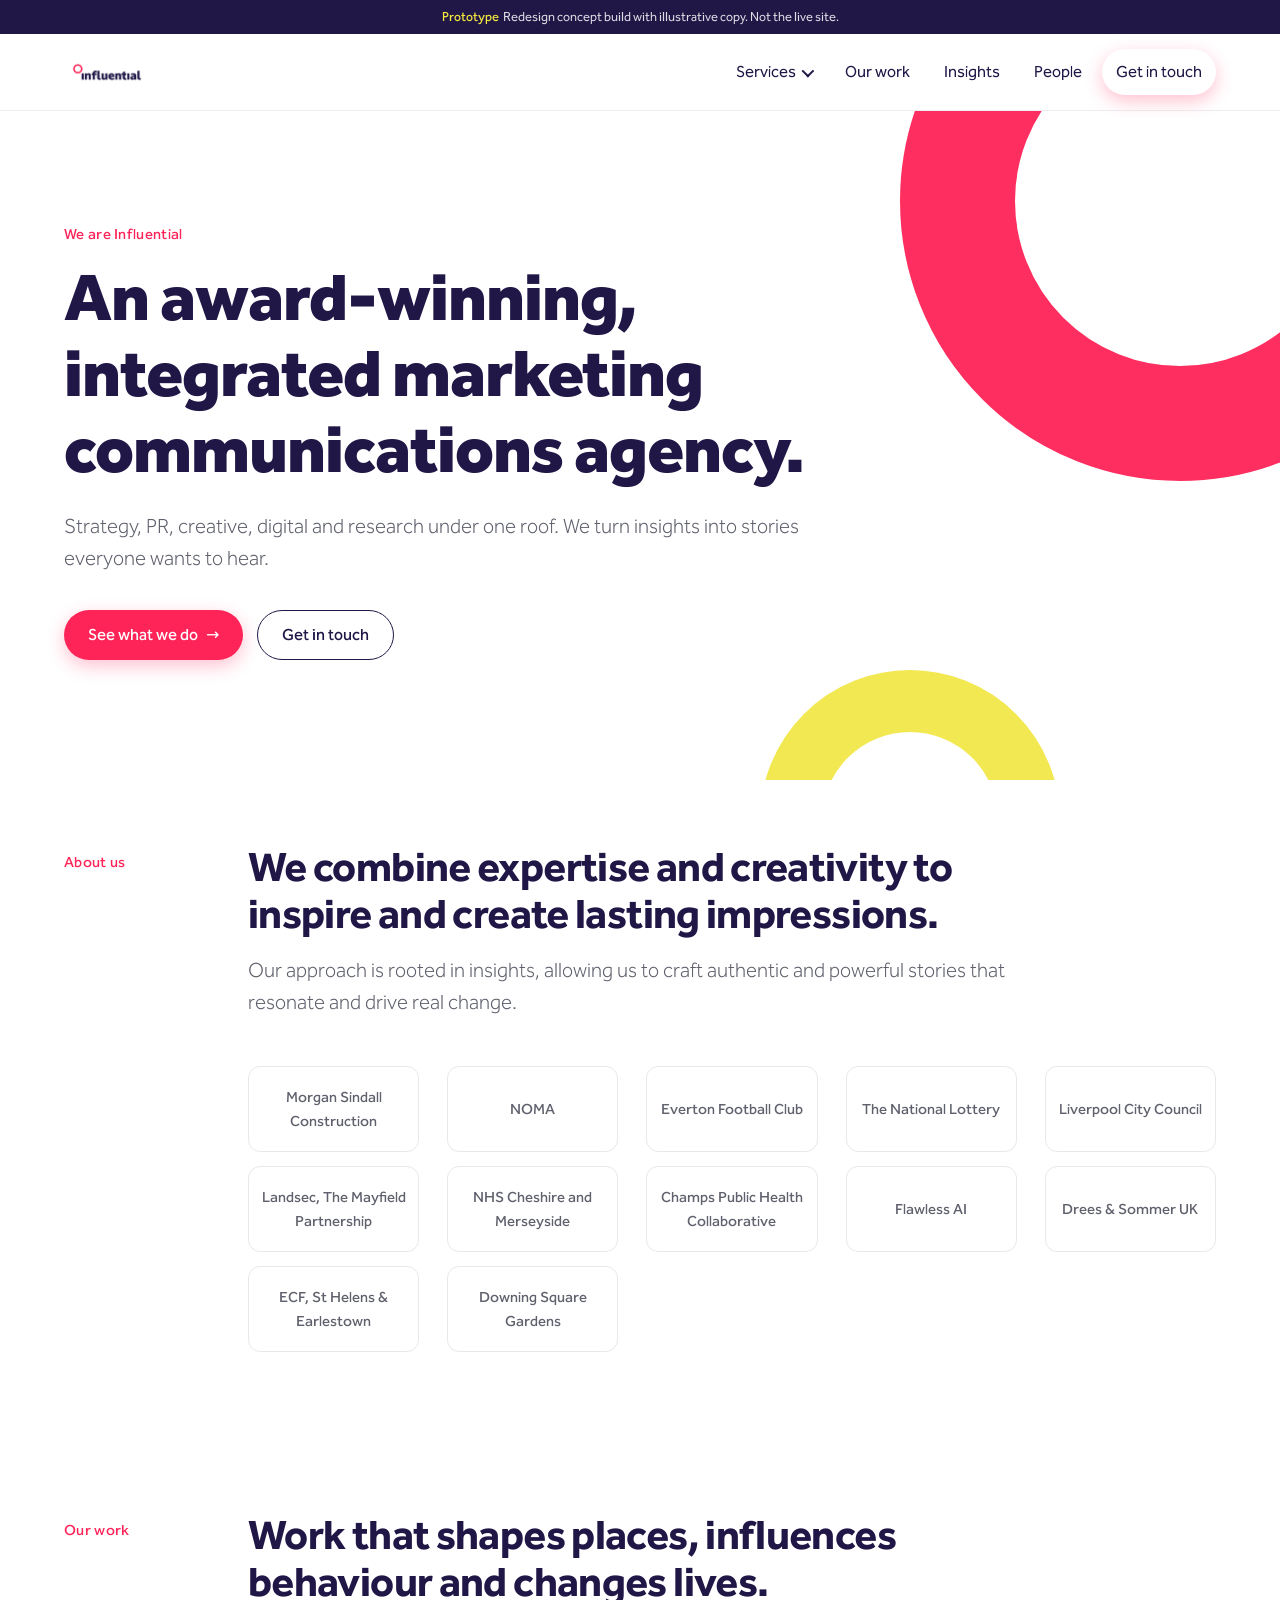
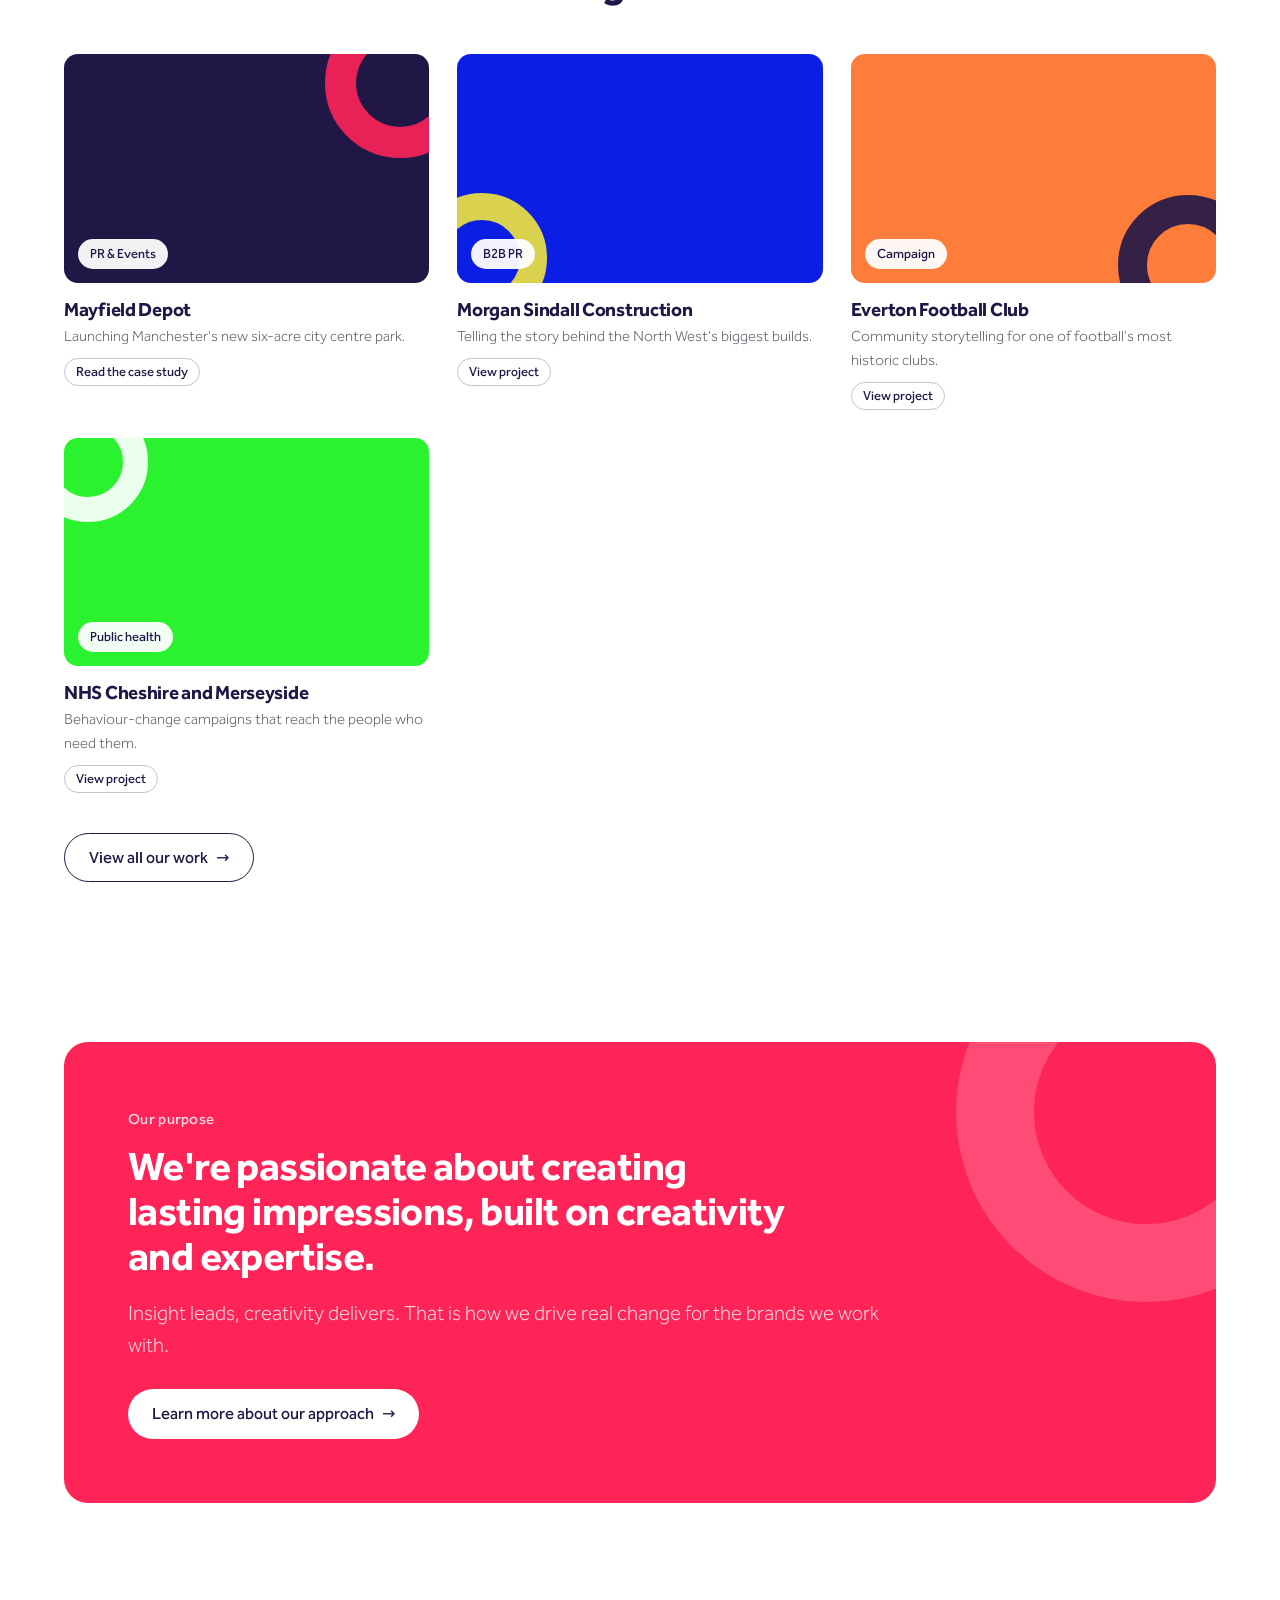
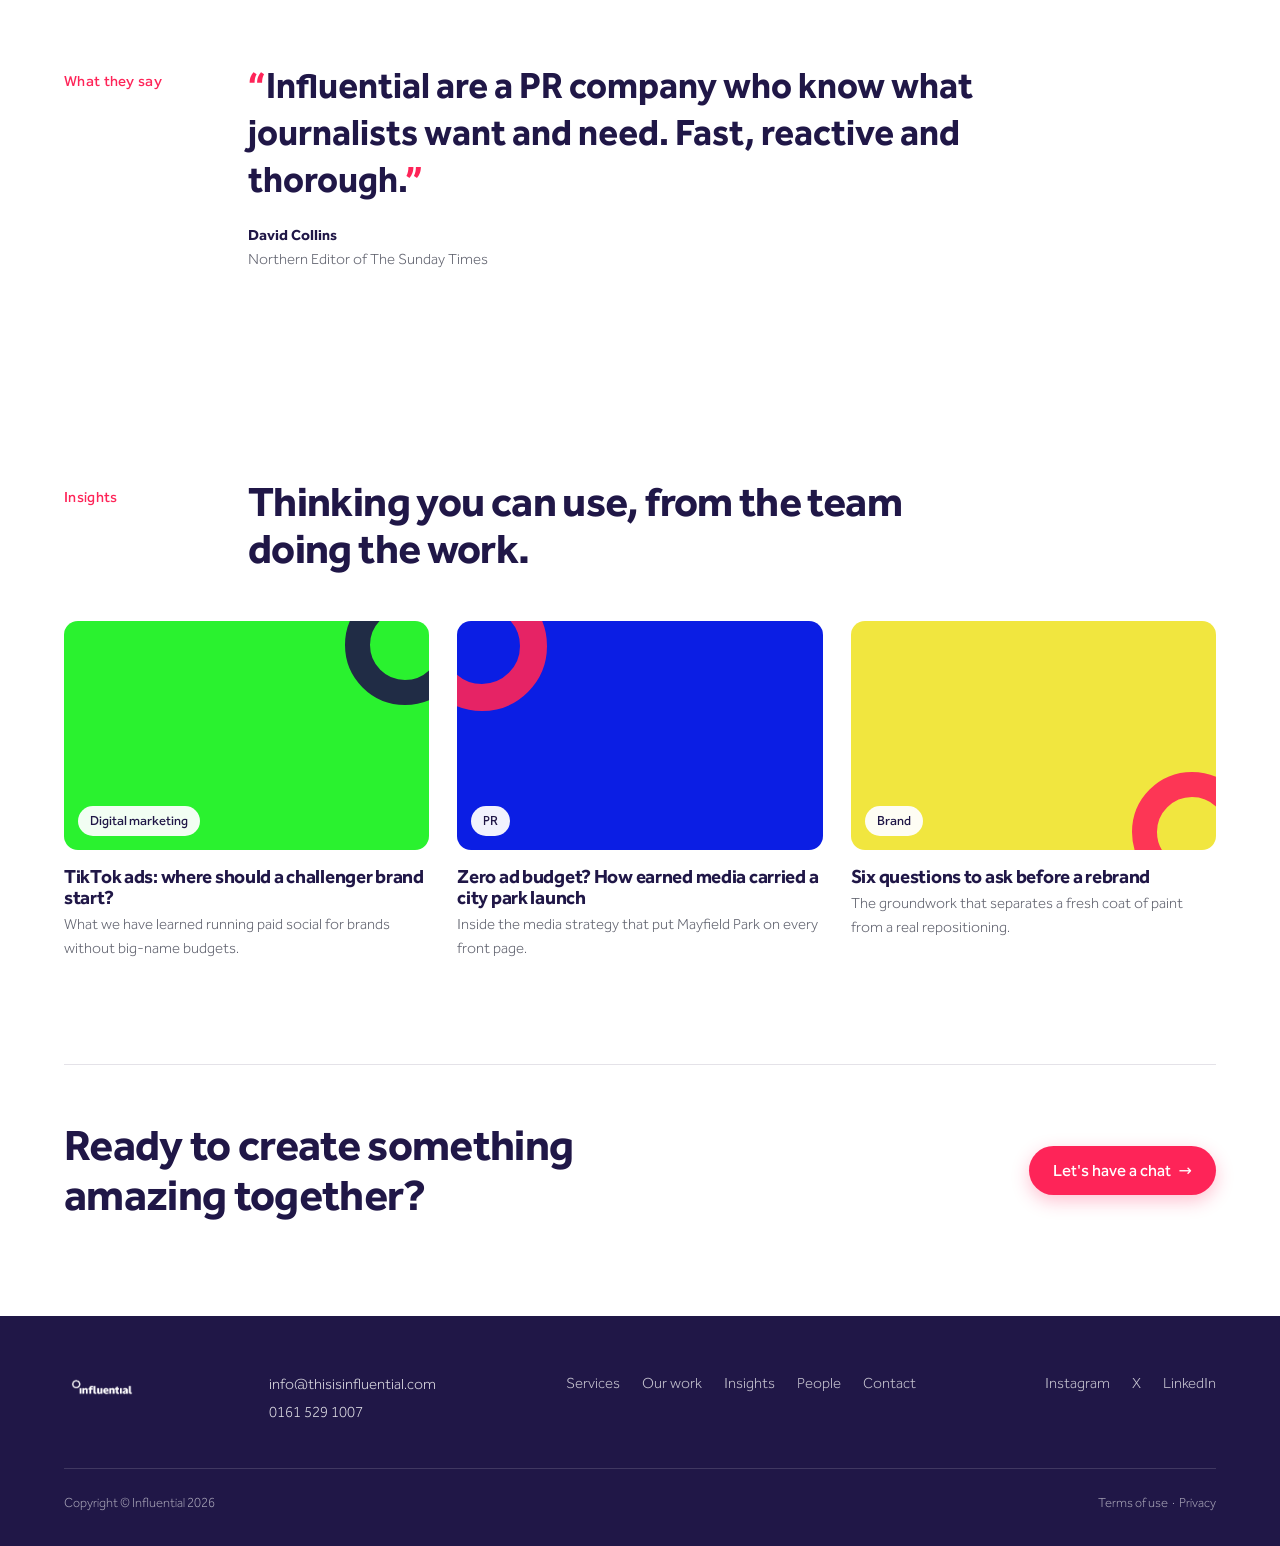
==== index.html @ 00116d90 "Website redesign prototype: implements the approved proposal (clear fold, mega-menu nav, sub-service" ====
<!DOCTYPE html>
<html lang="en-GB">
<head>
<meta charset="UTF-8">
<meta name="viewport" content="width=device-width, initial-scale=1.0">
<title>Influential | Award-winning integrated marketing communications agency</title>
<meta name="description" content="Influential is an award-winning, integrated marketing communications agency. Brand strategy, PR, creative campaigns, digital marketing, research and content under one roof.">
<link rel="stylesheet" href="css/site.css">
</head>
<body>

<div class="proto-note"><b>Prototype</b> &nbsp;Redesign concept build with illustrative copy. Not the live site.</div>

<header class="site-header">
  <div class="bar">
    <a class="logo" href="index.html"><img src="assets/INF_RED_LOGO_RGB.png" alt="Influential"></a>
    <button class="nav-toggle" aria-label="Menu" aria-expanded="false"><span></span><span></span><span></span></button>
    <nav class="nav" aria-label="Main">
      <div class="has-mega">
        <button aria-expanded="false">Services <span class="caret"></span></button>
        <div class="mega">
          <div class="mega-col" style="--sw:#201747">
            <div class="swatch"></div>
            <h4><a href="services.html#brand">Brand strategy</a></h4>
            <ul><li>Strategy &amp; positioning</li><li>Identity &amp; naming</li><li>Tone of voice</li><li>Toolkits &amp; guidelines</li></ul>
          </div>
          <div class="mega-col" style="--sw:#fe2458">
            <div class="swatch"></div>
            <h4><a href="services.html#research">Research &amp; insights</a></h4>
            <ul><li>Audience research</li><li>Polling &amp; surveys</li><li>Measurement &amp; evaluation</li></ul>
          </div>
          <div class="mega-col" style="--sw:#0b1ee4">
            <div class="swatch"></div>
            <h4><a href="services.html#pr">Strategic comms &amp; PR</a></h4>
            <ul><li>Consumer PR</li><li>B2B PR</li><li>Media relations</li><li>Crisis &amp; reputation management</li></ul>
          </div>
          <div class="mega-col" style="--sw:#ff7d3a">
            <div class="swatch"></div>
            <h4><a href="services.html#campaigns">Creative campaigns</a></h4>
            <ul><li>Campaign strategy</li><li>Integrated campaigns</li><li>Events &amp; activations</li></ul>
          </div>
          <div class="mega-col" style="--sw:#2af22f">
            <div class="swatch"></div>
            <h4><a href="services.html#digital">Digital marketing</a></h4>
            <ul><li>Meta ads</li><li>TikTok ads</li><li>PPC</li><li>SEO</li><li>Email</li></ul>
          </div>
          <div class="mega-col" style="--sw:#f1e63f">
            <div class="swatch"></div>
            <h4><a href="services.html#content">Content creation</a></h4>
            <ul><li>Video &amp; photography</li><li>Social content</li><li>Copywriting</li><li>Design</li></ul>
          </div>
        </div>
      </div>
      <a href="work.html">Our work</a>
      <a href="insights.html">Insights</a>
      <a href="team.html">People</a>
      <a href="contact.html" class="btn btn-red">Get in touch</a>
    </nav>
  </div>
</header>

<main>

  <section class="hero">
    <div class="ring ring-a"></div>
    <div class="ring ring-b"></div>
    <div class="wrap">
      <span class="eyebrow">We are Influential</span>
      <h1 class="display">An award-winning, integrated marketing communications agency.</h1>
      <p class="lede">Strategy, PR, creative, digital and research under one roof. We turn insights into stories everyone wants to hear.</p>
      <div class="hero-ctas">
        <a class="btn btn-red" href="services.html">See what we do <span class="arrow">&rarr;</span></a>
        <a class="btn btn-ghost" href="contact.html">Get in touch</a>
      </div>
    </div>
  </section>

  <section class="tight">
    <div class="wrap">
      <div class="section-head reveal">
        <span class="eyebrow">About us</span>
        <div>
          <h2 class="section-title">We combine expertise and creativity to inspire and create lasting impressions.</h2>
          <p class="lede" style="margin-top:16px">Our approach is rooted in insights, allowing us to craft authentic and powerful stories that resonate and drive real change.</p>
        </div>
      </div>
      <div class="section-head reveal" style="margin-bottom:0">
        <span></span>
        <div class="clients">
          <span>Morgan Sindall Construction</span>
          <span>NOMA</span>
          <span>Everton Football Club</span>
          <span>The National Lottery</span>
          <span>Liverpool City Council</span>
          <span>Landsec, The Mayfield Partnership</span>
          <span>NHS Cheshire and Merseyside</span>
          <span>Champs Public Health Collaborative</span>
          <span>Flawless AI</span>
          <span>Drees &amp; Sommer UK</span>
          <span>ECF, St Helens &amp; Earlestown</span>
          <span>Downing Square Gardens</span>
        </div>
      </div>
    </div>
  </section>

  <section>
    <div class="wrap">
      <div class="section-head reveal">
        <span class="eyebrow">Our work</span>
        <h2 class="section-title">Work that shapes places, influences behaviour and changes lives.</h2>
      </div>
      <div class="cards">
        <a class="card reveal" href="case-study-mayfield.html">
          <div class="media">
            <div class="ph-ring" style="width:150px;height:150px;border-width:31px;border-color:#fe2458;right:-46px;top:-46px"></div>
            <span class="tag">PR &amp; Events</span>
          </div>
          <h3>Mayfield Depot</h3>
          <p>Launching Manchester's new six-acre city centre park.</p>
          <span class="cat">Read the case study</span>
        </a>
        <a class="card reveal" href="work.html">
          <div class="media ph-blue">
            <div class="ph-ring" style="width:130px;height:130px;border-width:27px;border-color:#f1e63f;left:-40px;bottom:-40px"></div>
            <span class="tag">B2B PR</span>
          </div>
          <h3>Morgan Sindall Construction</h3>
          <p>Telling the story behind the North West's biggest builds.</p>
          <span class="cat">View project</span>
        </a>
        <a class="card reveal" href="work.html">
          <div class="media ph-orange">
            <div class="ph-ring" style="width:140px;height:140px;border-width:29px;border-color:#201747;right:-42px;bottom:-52px"></div>
            <span class="tag">Campaign</span>
          </div>
          <h3>Everton Football Club</h3>
          <p>Community storytelling for one of football's most historic clubs.</p>
          <span class="cat">View project</span>
        </a>
        <a class="card reveal" href="work.html">
          <div class="media ph-green">
            <div class="ph-ring" style="width:120px;height:120px;border-width:25px;border-color:#ffffff;left:-36px;top:-36px"></div>
            <span class="tag">Public health</span>
          </div>
          <h3>NHS Cheshire and Merseyside</h3>
          <p>Behaviour-change campaigns that reach the people who need them.</p>
          <span class="cat">View project</span>
        </a>
      </div>
      <div class="reveal" style="margin-top:40px">
        <a class="btn btn-ghost" href="work.html">View all our work <span class="arrow">&rarr;</span></a>
      </div>
    </div>
  </section>

  <section class="tight">
    <div class="wrap">
      <div class="band band-red reveal">
        <div class="ring" style="width:380px;height:380px;border-width:78px;border-color:#fff;right:-120px;top:-120px"></div>
        <span class="eyebrow" style="color:rgba(255,255,255,.85)">Our purpose</span>
        <h2>We're passionate about creating lasting impressions, built on creativity and expertise.</h2>
        <p class="lede" style="margin:18px 0 28px">Insight leads, creativity delivers. That is how we drive real change for the brands we work with.</p>
        <a class="btn btn-white" href="services.html">Learn more about our approach <span class="arrow">&rarr;</span></a>
      </div>
    </div>
  </section>

  <section>
    <div class="wrap">
      <div class="section-head reveal">
        <span class="eyebrow">What they say</span>
        <figure class="quote">
          <blockquote><span class="qm">&ldquo;</span>Influential are a PR company who know what journalists want and need. Fast, reactive and thorough.<span class="qm">&rdquo;</span></blockquote>
          <figcaption><b>David Collins</b> Northern Editor of The Sunday Times</figcaption>
        </figure>
      </div>
    </div>
  </section>

  <section class="tight">
    <div class="wrap">
      <div class="section-head reveal">
        <span class="eyebrow">Insights</span>
        <h2 class="section-title">Thinking you can use, from the team doing the work.</h2>
      </div>
      <div class="cards">
        <a class="card reveal" href="insight-tiktok-ads.html">
          <div class="media ph-green">
            <div class="ph-ring" style="width:120px;height:120px;border-width:25px;border-color:#201747;right:-36px;top:-36px"></div>
            <span class="tag">Digital marketing</span>
          </div>
          <h3>TikTok ads: where should a challenger brand start?</h3>
          <p>What we have learned running paid social for brands without big-name budgets.</p>
        </a>
        <a class="card reveal" href="insights.html">
          <div class="media ph-blue">
            <div class="ph-ring" style="width:130px;height:130px;border-width:27px;border-color:#fe2458;left:-40px;top:-40px"></div>
            <span class="tag">PR</span>
          </div>
          <h3>Zero ad budget? How earned media carried a city park launch</h3>
          <p>Inside the media strategy that put Mayfield Park on every front page.</p>
        </a>
        <a class="card reveal" href="insights.html">
          <div class="media ph-yellow">
            <div class="ph-ring" style="width:120px;height:120px;border-width:25px;border-color:#fe2458;right:-36px;bottom:-42px"></div>
            <span class="tag">Brand</span>
          </div>
          <h3>Six questions to ask before a rebrand</h3>
          <p>The groundwork that separates a fresh coat of paint from a real repositioning.</p>
        </a>
      </div>
    </div>
  </section>

  <div class="big-cta">
    <div class="wrap">
      <div class="inner reveal">
        <h2>Ready to create something amazing together?</h2>
        <a class="btn btn-red" href="contact.html">Let's have a chat <span class="arrow">&rarr;</span></a>
      </div>
    </div>
  </div>

</main>

<footer class="site-footer">
  <div class="wrap">
    <div class="top">
      <a class="logo" href="index.html"><img src="assets/INF_WHT_LOGO_RGB.png" alt="Influential"></a>
      <div class="contact">
        <a href="mailto:info@thisisinfluential.com">info@thisisinfluential.com</a>
        <a href="tel:+441615291007">0161 529 1007</a>
      </div>
      <nav aria-label="Footer">
        <a href="services.html">Services</a>
        <a href="work.html">Our work</a>
        <a href="insights.html">Insights</a>
        <a href="team.html">People</a>
        <a href="contact.html">Contact</a>
      </nav>
      <nav aria-label="Social">
        <a href="https://www.instagram.com/thisisinfluential" target="_blank" rel="noopener">Instagram</a>
        <a href="https://x.com/influentialcoms" target="_blank" rel="noopener">X</a>
        <a href="https://www.linkedin.com/company/influential-agency" target="_blank" rel="noopener">LinkedIn</a>
      </nav>
    </div>
    <div class="base">
      <span>Copyright &copy; Influential 2026</span>
      <span><a href="#">Terms of use</a> &nbsp;&middot;&nbsp; <a href="#">Privacy</a></span>
    </div>
  </div>
</footer>

<script src="js/site.js"></script>
</body>
</html>
---- css/site.css ----
/* Influential website redesign prototype — shared design system
   Brand: INF_BRAND.md. Navy #201747, Insights Red #fe2458, Effra. */

@font-face { font-family: 'Effra'; src: url('../assets/effra-light.woff2') format('woff2'); font-weight: 300; font-display: swap; }
@font-face { font-family: 'Effra'; src: url('../assets/effra-regular.woff2') format('woff2'); font-weight: 400; font-display: swap; }
@font-face { font-family: 'Effra'; src: url('../assets/effra-medium.woff2') format('woff2'); font-weight: 500; font-display: swap; }
@font-face { font-family: 'Effra'; src: url('../assets/effra-bold.woff2') format('woff2'); font-weight: 700; font-display: swap; }
@font-face { font-family: 'Effra'; src: url('../assets/effra-xbold.woff2') format('woff2'); font-weight: 800; font-display: swap; }

:root {
  --navy: #201747;
  --red: #fe2458;
  --blue: #0b1ee4;
  --yellow: #f1e63f;
  --green: #2af22f;
  --orange: #ff7d3a;
  --charcoal: #5f616d;
  --offwhite: #e5e5e5;
  --tint: #f6f5fa;
  --white: #ffffff;
  --max: 1200px;
  --radius: 14px;
  --ease: cubic-bezier(.22,.61,.2,1);
}

* { margin: 0; padding: 0; box-sizing: border-box; }
html { scroll-behavior: smooth; }
body {
  font-family: 'Effra', 'Segoe UI', system-ui, sans-serif;
  font-weight: 300;
  color: var(--navy);
  background: var(--white);
  line-height: 1.6;
  -webkit-font-smoothing: antialiased;
}
img { max-width: 100%; display: block; }
a { color: inherit; }

::selection { background: var(--red); color: var(--white); }

.wrap { max-width: var(--max); margin: 0 auto; padding: 0 24px; }

/* ---------- header ---------- */
.site-header {
  position: sticky; top: 0; z-index: 100;
  background: rgba(255,255,255,.92);
  backdrop-filter: blur(12px);
  border-bottom: 1px solid rgba(32,23,71,.08);
}
.site-header .bar {
  display: flex; align-items: center; justify-content: space-between;
  height: 76px; max-width: var(--max); margin: 0 auto; padding: 0 24px;
}
.logo img { height: 34px; width: auto; }
.nav { display: flex; align-items: center; gap: 6px; }
.nav > a, .nav > .has-mega > button {
  font: inherit; font-weight: 400; font-size: 16px; color: var(--navy);
  text-decoration: none; background: none; border: 0; cursor: pointer;
  padding: 10px 14px; border-radius: 999px;
  transition: background .2s var(--ease), color .2s var(--ease);
  display: inline-flex; align-items: center; gap: 6px;
}
.nav > a:hover, .nav > .has-mega > button:hover { background: rgba(32,23,71,.06); }
.nav > a[aria-current="page"] { font-weight: 700; }
.nav .caret { width: 9px; height: 9px; border-right: 2px solid currentColor; border-bottom: 2px solid currentColor; transform: rotate(45deg) translateY(-2px); transition: transform .25s var(--ease); }
.has-mega { position: relative; }
.has-mega.open > button .caret { transform: rotate(225deg) translateY(-2px); }

.btn {
  display: inline-flex; align-items: center; gap: 8px;
  font: inherit; font-weight: 500; font-size: 16px; text-decoration: none;
  padding: 12px 24px; border-radius: 999px; cursor: pointer; border: 0;
  transition: transform .2s var(--ease), box-shadow .2s var(--ease), background .2s var(--ease), color .2s var(--ease);
}
.btn:hover { transform: translateY(-2px); }
.btn-red { background: var(--red); color: var(--white); box-shadow: 0 6px 18px rgba(254,36,88,.28); }
.btn-red:hover { box-shadow: 0 10px 24px rgba(254,36,88,.38); }
.btn-ghost { border: 1.5px solid var(--navy); color: var(--navy); background: transparent; padding: 10.5px 24px; }
.btn-ghost:hover { background: var(--navy); color: var(--white); }
.btn-white { background: var(--white); color: var(--navy); }
.btn .arrow { transition: transform .2s var(--ease); }
.btn:hover .arrow { transform: translateX(4px); }

/* mega menu */
.mega {
  position: absolute; left: 50%; top: calc(100% + 14px);
  transform: translateX(-50%) translateY(8px);
  width: min(920px, calc(100vw - 48px));
  background: var(--white); border-radius: 20px;
  box-shadow: 0 24px 70px rgba(32,23,71,.18), 0 2px 8px rgba(32,23,71,.08);
  padding: 28px; display: grid; grid-template-columns: repeat(3, 1fr); gap: 8px 20px;
  opacity: 0; visibility: hidden; pointer-events: none;
  transition: opacity .22s var(--ease), transform .22s var(--ease), visibility .22s;
}
.has-mega.open .mega { opacity: 1; visibility: visible; pointer-events: auto; transform: translateX(-50%) translateY(0); }
.mega-col { padding: 12px; border-radius: 14px; transition: background .2s var(--ease); }
.mega-col:hover { background: var(--tint); }
.mega-col .swatch { width: 26px; height: 26px; border-radius: 50%; border: 6px solid var(--sw, var(--red)); margin-bottom: 10px; }
.mega-col h4 { font-size: 16px; font-weight: 700; margin-bottom: 2px; }
.mega-col h4 a { text-decoration: none; }
.mega-col h4 a::after { content: ""; position: absolute; inset: 0; }
.mega-col { position: relative; }
.mega-col ul { list-style: none; font-size: 13.5px; color: var(--charcoal); font-weight: 400; line-height: 1.9; }

/* mobile nav */
.nav-toggle { display: none; }
@media (max-width: 900px) {
  .nav { display: none; position: fixed; inset: 76px 0 auto 0; background: var(--white); flex-direction: column; align-items: stretch; padding: 16px 24px 28px; gap: 2px; border-bottom: 1px solid rgba(32,23,71,.1); box-shadow: 0 30px 60px rgba(32,23,71,.15); max-height: calc(100vh - 76px); overflow: auto; }
  .nav.open { display: flex; }
  .nav > a, .nav > .has-mega > button { width: 100%; justify-content: space-between; padding: 14px 10px; border-radius: 12px; font-size: 18px; }
  .mega { position: static; transform: none; width: auto; box-shadow: none; padding: 4px 10px 10px; grid-template-columns: 1fr; display: none; }
  .has-mega.open .mega { display: grid; transform: none; }
  .nav .btn-red { margin-top: 12px; justify-content: center; }
  .nav-toggle { display: flex; flex-direction: column; justify-content: center; gap: 5px; width: 44px; height: 44px; background: none; border: 0; cursor: pointer; padding: 10px; }
  .nav-toggle span { display: block; height: 2.5px; background: var(--navy); border-radius: 2px; transition: transform .25s var(--ease), opacity .25s; }
  .nav-toggle.open span:nth-child(1) { transform: translateY(7.5px) rotate(45deg); }
  .nav-toggle.open span:nth-child(2) { opacity: 0; }
  .nav-toggle.open span:nth-child(3) { transform: translateY(-7.5px) rotate(-45deg); }
}

/* ---------- typography & sections ---------- */
.eyebrow {
  display: inline-block; color: var(--red); font-weight: 500; font-size: 15px;
  letter-spacing: .02em; margin-bottom: 14px;
}
h1, h2, h3 { font-weight: 700; line-height: 1.12; letter-spacing: -0.015em; }
.display { font-weight: 800; font-size: clamp(40px, 6vw, 68px); }
h2.section-title { font-size: clamp(28px, 4vw, 42px); max-width: 18em; }
.lede { font-size: clamp(17px, 2vw, 20px); color: var(--charcoal); font-weight: 300; max-width: 38em; }

section { padding: 96px 0; }
section.tight { padding: 64px 0; }
.section-head { display: grid; grid-template-columns: 160px 1fr; gap: 24px; align-items: start; margin-bottom: 48px; }
.section-head .eyebrow { margin-top: 6px; }
@media (max-width: 700px) { .section-head { grid-template-columns: 1fr; gap: 4px; } }

/* ---------- hero ---------- */
.hero { position: relative; overflow: hidden; padding: 110px 0 120px; }
.hero .wrap { position: relative; z-index: 2; }
.hero h1 { max-width: 13em; margin-bottom: 22px; }
.hero .lede { margin-bottom: 36px; }
.hero-ctas { display: flex; gap: 14px; flex-wrap: wrap; }
.ring { position: absolute; border-radius: 50%; border-style: solid; pointer-events: none; }
.hero .ring-a { width: 560px; height: 560px; border-width: 115px; border-color: var(--red); right: -180px; top: -190px; opacity: .95; }
.hero .ring-b { width: 300px; height: 300px; border-width: 62px; border-color: var(--yellow); right: 220px; bottom: -190px; opacity: .9; }
@media (max-width: 900px) {
  .hero { padding: 72px 0 96px; }
  .hero .ring-a { width: 340px; height: 340px; border-width: 70px; right: -150px; top: -120px; }
  .hero .ring-b { width: 180px; height: 180px; border-width: 37px; right: -60px; bottom: -100px; }
}

/* ---------- cards & media placeholders ---------- */
.media {
  position: relative; border-radius: var(--radius); overflow: hidden;
  background: var(--navy); aspect-ratio: 16/10; display: flex; align-items: flex-end;
}
.media .ph-ring { position: absolute; border-radius: 50%; border-style: solid; opacity: .9; }
.media.ph-blue { background: var(--blue); }
.media.ph-green { background: var(--green); }
.media.ph-yellow { background: var(--yellow); }
.media.ph-orange { background: var(--orange); }
.media.ph-red { background: var(--red); }
.media .tag {
  position: relative; margin: 14px; background: rgba(255,255,255,.94); color: var(--navy);
  font-size: 12.5px; font-weight: 500; padding: 5px 12px; border-radius: 999px;
}

.cards { display: grid; grid-template-columns: repeat(auto-fill, minmax(270px, 1fr)); gap: 28px; }
.card { text-decoration: none; display: block; }
.card .media { transition: transform .3s var(--ease), box-shadow .3s var(--ease); }
.card:hover .media { transform: translateY(-6px); box-shadow: 0 18px 40px rgba(32,23,71,.18); }
.card h3 { font-size: 19px; margin: 16px 0 4px; }
.card p { color: var(--charcoal); font-size: 15px; }
.card .cat { display: inline-block; margin-top: 10px; font-size: 12.5px; font-weight: 500; color: var(--navy); border: 1.5px solid rgba(32,23,71,.25); padding: 3px 11px; border-radius: 999px; }

/* chips */
.chips { display: flex; flex-wrap: wrap; gap: 10px; }
.chip {
  font-size: 14px; font-weight: 400; text-decoration: none;
  border: 1.5px solid rgba(32,23,71,.28); color: var(--navy);
  padding: 7px 16px; border-radius: 999px;
  transition: background .2s var(--ease), color .2s var(--ease), border-color .2s var(--ease);
}
.chip:hover { background: var(--navy); color: var(--white); border-color: var(--navy); }
.chip.on-dark { border-color: rgba(255,255,255,.5); color: var(--white); }
.chip.on-dark:hover { background: var(--white); color: var(--navy); border-color: var(--white); }

/* filter chips (work page) */
.filters { display: flex; flex-wrap: wrap; gap: 10px; margin-bottom: 40px; }
.filter {
  font: inherit; font-size: 14px; font-weight: 500; cursor: pointer;
  border: 1.5px solid rgba(32,23,71,.28); background: transparent; color: var(--navy);
  padding: 8px 18px; border-radius: 999px; transition: all .2s var(--ease);
}
.filter:hover { border-color: var(--navy); }
.filter.active { background: var(--navy); color: var(--white); border-color: var(--navy); }

/* ---------- colour bands ---------- */
.band { border-radius: 24px; padding: clamp(36px, 5vw, 64px); position: relative; overflow: hidden; }
.band .ring { opacity: .18; }
.band-navy { background: var(--navy); color: var(--white); }
.band-red { background: var(--red); color: var(--white); }
.band h2 { font-size: clamp(26px, 3.6vw, 40px); max-width: 17em; }
.band .lede { color: rgba(255,255,255,.82); }

/* client logo strip (text based) */
.clients { display: grid; grid-template-columns: repeat(auto-fill, minmax(170px, 1fr)); gap: 14px 28px; }
.clients span {
  color: var(--charcoal); font-weight: 500; font-size: 15px; text-align: center;
  padding: 18px 8px; border: 1px solid rgba(32,23,71,.1); border-radius: 12px;
  display: flex; align-items: center; justify-content: center; min-height: 68px;
  transition: color .2s var(--ease), border-color .2s var(--ease);
}
.clients span:hover { color: var(--navy); border-color: rgba(32,23,71,.3); }

/* stats */
.stats { display: grid; grid-template-columns: repeat(auto-fit, minmax(160px, 1fr)); gap: 20px; }
.stat { border: 1.5px solid rgba(32,23,71,.14); border-radius: var(--radius); padding: 26px 22px; }
.stat b { display: block; font-size: clamp(34px, 4vw, 46px); font-weight: 800; line-height: 1; color: var(--red); margin-bottom: 8px; }
.stat span { color: var(--charcoal); font-size: 14.5px; font-weight: 400; }
.stat.inverse { background: var(--blue); border-color: var(--blue); color: var(--white); }
.stat.inverse b { color: var(--white); }
.stat.inverse span { color: rgba(255,255,255,.8); }

/* quote */
.quote { text-align: left; max-width: 800px; }
.quote blockquote { font-size: clamp(24px, 3.4vw, 36px); font-weight: 700; line-height: 1.3; }
.quote blockquote .qm { color: var(--red); }
.quote figcaption { margin-top: 20px; color: var(--charcoal); font-size: 15px; }
.quote figcaption b { color: var(--navy); font-weight: 700; display: block; }

/* ---------- service sections (services page) ---------- */
.svc { border-radius: 24px; padding: clamp(32px, 4.5vw, 56px); margin-bottom: 28px; position: relative; overflow: hidden; }
.svc .ring { opacity: .16; }
.svc .eyebrow { color: inherit; opacity: .75; }
.svc h2 { font-size: clamp(24px, 3.2vw, 34px); max-width: 18em; margin-bottom: 14px; }
.svc p.body { max-width: 44em; margin-bottom: 26px; font-weight: 300; }
.svc .chips { margin-bottom: 30px; }
.svc .svc-foot { display: flex; gap: 14px; flex-wrap: wrap; }
.svc-navy { background: var(--navy); color: var(--white); }
.svc-blue { background: var(--blue); color: var(--white); }
.svc-red { background: var(--red); color: var(--white); }
.svc-yellow { background: var(--yellow); color: var(--navy); }
.svc-green { background: var(--green); color: var(--navy); }
.svc-orange { background: var(--orange); color: var(--navy); }

/* ---------- team mosaic ---------- */
.mosaic { display: grid; grid-template-columns: repeat(auto-fill, minmax(150px, 1fr)); gap: 14px; }
.face {
  aspect-ratio: 1; border-radius: var(--radius); display: flex; flex-direction: column;
  align-items: center; justify-content: center; gap: 6px; text-align: center;
  background: var(--tint); border: 1px solid rgba(32,23,71,.08);
  transition: transform .25s var(--ease);
}
.face:hover { transform: translateY(-4px); }
.face .init {
  width: 58px; height: 58px; border-radius: 50%; border: 12px solid var(--fc, var(--red));
  display: flex; align-items: center; justify-content: center;
}
.face b { font-size: 14.5px; font-weight: 700; line-height: 1.2; }
.face span { font-size: 12px; color: var(--charcoal); font-weight: 400; }

/* values */
.values { display: grid; grid-template-columns: repeat(auto-fill, minmax(300px, 1fr)); gap: 18px 32px; }
.value { display: flex; gap: 16px; align-items: flex-start; }
.value .dot { flex: none; width: 22px; height: 22px; border-radius: 50%; border: 5px solid var(--red); margin-top: 4px; }
.value b { font-weight: 700; display: block; }
.value span { color: var(--charcoal); font-size: 14.5px; font-weight: 400; }

/* ---------- case study detail ---------- */
.cs-hero { padding: 80px 0 40px; }
.cs-hero h1 { max-width: 14em; }
.cs-stats-inline { display: flex; gap: 40px; flex-wrap: wrap; margin-top: 34px; }
.cs-stats-inline div b { font-size: clamp(34px, 4vw, 48px); font-weight: 800; color: var(--red); display: block; line-height: 1; }
.cs-stats-inline div span { color: var(--charcoal); font-size: 14px; font-weight: 400; }
.cs-cols { display: grid; grid-template-columns: 1fr 1fr; gap: 48px; }
@media (max-width: 800px) { .cs-cols { grid-template-columns: 1fr; } }
.cs-cols h3 { color: var(--red); font-size: 17px; margin-bottom: 12px; }
.cs-cols p { margin-bottom: 14px; }
.cs-cols p b { font-weight: 700; }

/* ---------- journey rail (insight post) ---------- */
.journey {
  position: sticky; top: 92px; display: flex; flex-direction: column; gap: 0;
}
.journey .step { display: flex; gap: 14px; align-items: flex-start; padding-bottom: 26px; position: relative; }
.journey .step::before {
  content: ""; position: absolute; left: 10px; top: 26px; bottom: 0;
  width: 2px; background: rgba(32,23,71,.12);
}
.journey .step:last-child::before { display: none; }
.journey .step .node {
  flex: none; width: 22px; height: 22px; border-radius: 50%;
  border: 5px solid rgba(32,23,71,.2); background: var(--white); z-index: 1;
}
.journey .step.here .node { border-color: var(--red); }
.journey .step b { font-size: 14px; font-weight: 700; display: block; }
.journey .step span { font-size: 12.5px; color: var(--charcoal); font-weight: 400; }
.post-grid { display: grid; grid-template-columns: 200px 1fr; gap: 56px; align-items: start; }
@media (max-width: 800px) { .post-grid { grid-template-columns: 1fr; } .journey { position: static; flex-direction: row; flex-wrap: wrap; gap: 18px; } .journey .step { padding-bottom: 0; } .journey .step::before { display: none; } }
.post-body { max-width: 680px; }
.post-body h1 { font-size: clamp(30px, 4.4vw, 44px); margin-bottom: 18px; }
.post-body .meta { color: var(--charcoal); font-size: 14px; margin-bottom: 36px; }
.post-body h2 { font-size: 24px; margin: 36px 0 14px; }
.post-body p { margin-bottom: 18px; font-size: 17px; }
.post-cta {
  border: 1.5px solid rgba(32,23,71,.16); border-left: 5px solid var(--red);
  border-radius: 12px; padding: 22px 24px; margin: 32px 0;
}
.post-cta b { display: block; font-weight: 700; margin-bottom: 4px; }
.post-cta p { font-size: 15px !important; color: var(--charcoal); margin-bottom: 14px !important; }

/* ---------- forms ---------- */
.form { display: grid; gap: 18px; max-width: 560px; }
.form label { font-weight: 500; font-size: 14.5px; display: grid; gap: 7px; }
.form input, .form textarea, .form select {
  font: inherit; font-weight: 300; color: var(--navy);
  border: 1.5px solid rgba(32,23,71,.25); border-radius: 10px;
  padding: 12px 14px; background: var(--white); width: 100%;
  transition: border-color .2s var(--ease), box-shadow .2s var(--ease);
}
.form input:focus, .form textarea:focus, .form select:focus {
  outline: none; border-color: var(--red); box-shadow: 0 0 0 3px rgba(254,36,88,.15);
}

/* ---------- big CTA + footer ---------- */
.big-cta { padding: 40px 0 96px; }
.big-cta .inner {
  display: flex; align-items: center; justify-content: space-between; gap: 28px; flex-wrap: wrap;
  border-top: 1.5px solid rgba(32,23,71,.12); padding-top: 56px;
}
.big-cta h2 { font-size: clamp(28px, 4vw, 44px); max-width: 12em; }
.site-footer { background: var(--navy); color: var(--white); padding: 56px 0 32px; }
.site-footer .top { display: flex; justify-content: space-between; align-items: flex-start; gap: 28px; flex-wrap: wrap; margin-bottom: 44px; }
.site-footer .logo img { height: 30px; }
.site-footer .contact { display: grid; gap: 4px; font-size: 15px; }
.site-footer .contact a { color: rgba(255,255,255,.85); text-decoration: none; }
.site-footer .contact a:hover { color: var(--white); text-decoration: underline; }
.site-footer nav { display: flex; gap: 22px; flex-wrap: wrap; font-size: 14.5px; }
.site-footer nav a { color: rgba(255,255,255,.75); text-decoration: none; }
.site-footer nav a:hover { color: var(--white); }
.site-footer .base { display: flex; justify-content: space-between; gap: 16px; flex-wrap: wrap; border-top: 1px solid rgba(255,255,255,.14); padding-top: 24px; font-size: 13px; color: rgba(255,255,255,.6); }
.site-footer .base a { color: inherit; text-decoration: none; }
.site-footer .base a:hover { color: var(--white); }

/* prototype note */
.proto-note {
  background: var(--navy); color: rgba(255,255,255,.85); font-size: 12.5px; font-weight: 400;
  text-align: center; padding: 7px 16px;
}
.proto-note b { color: var(--yellow); font-weight: 500; }

/* ---------- reveal animation ---------- */
.reveal { opacity: 0; transform: translateY(22px); transition: opacity .7s var(--ease), transform .7s var(--ease); }
.reveal.in { opacity: 1; transform: none; }
@media (prefers-reduced-motion: reduce) {
  .reveal { opacity: 1; transform: none; transition: none; }
  html { scroll-behavior: auto; }
}
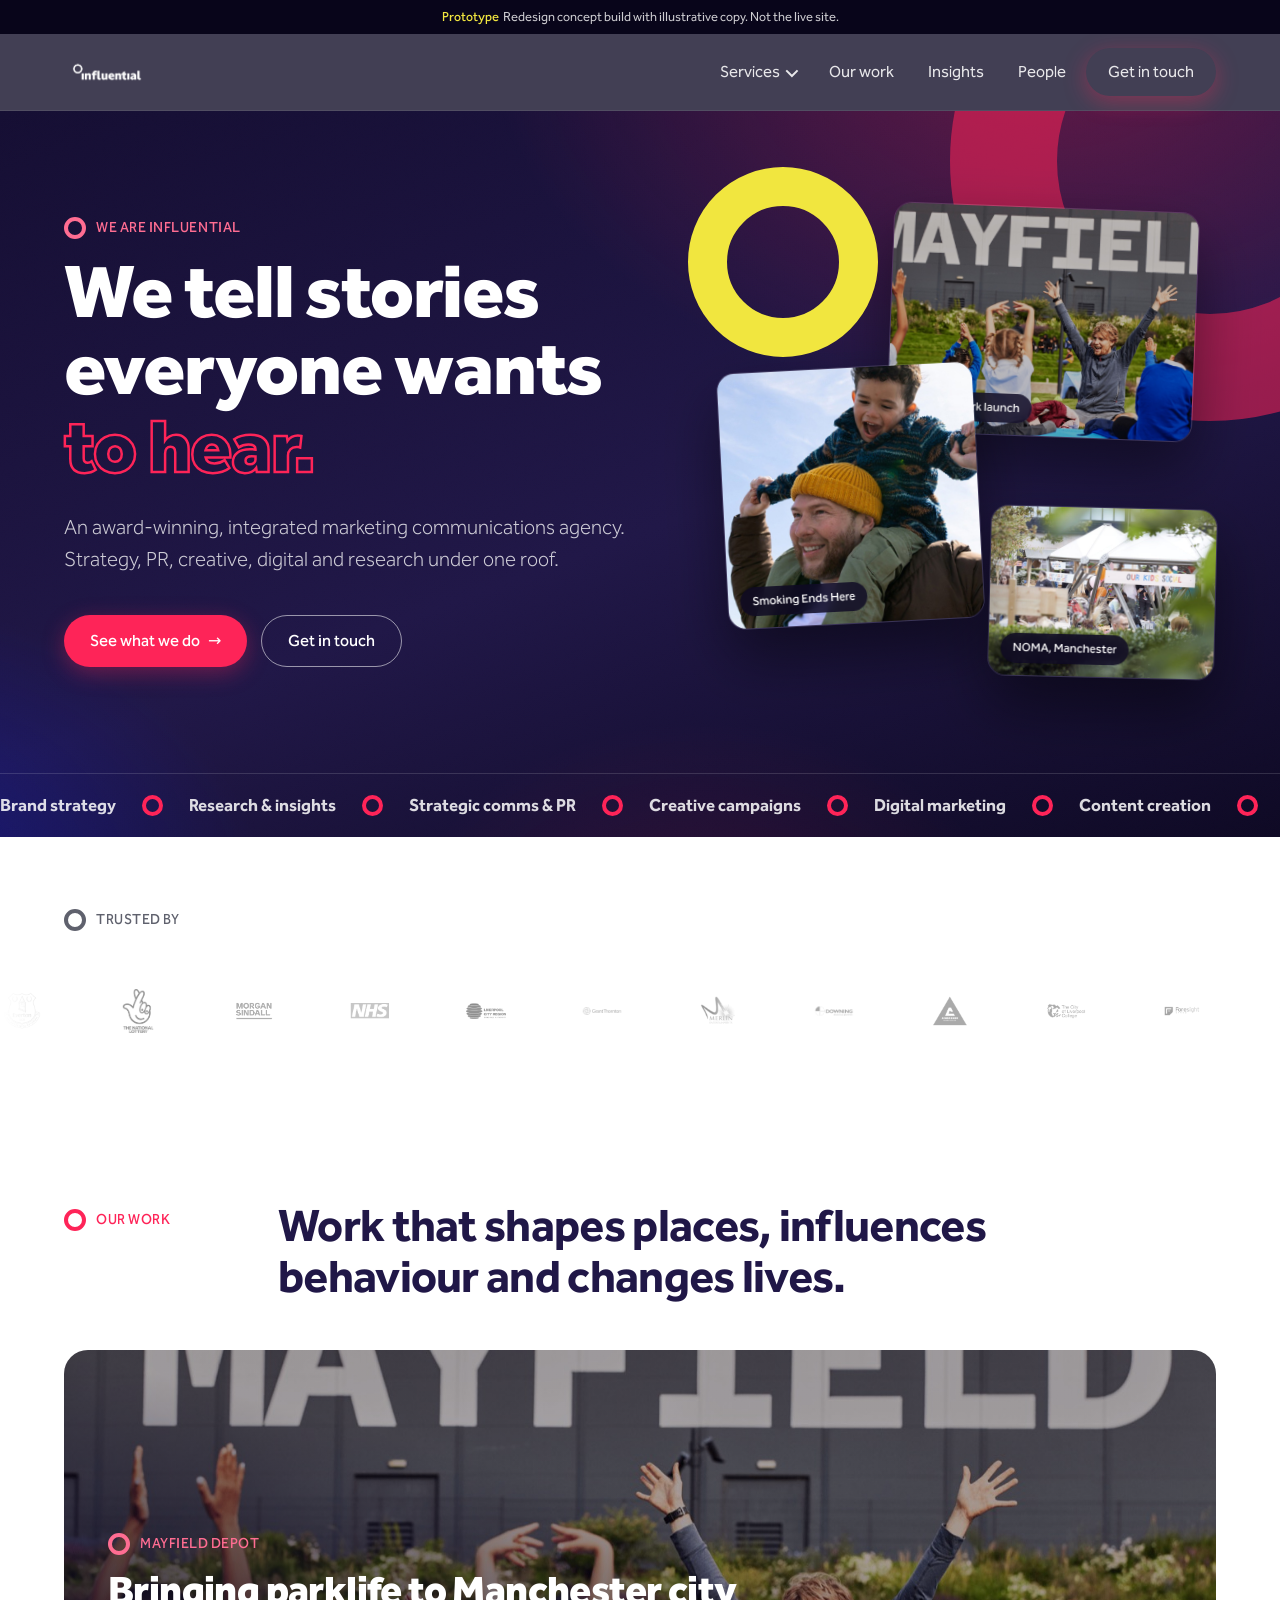
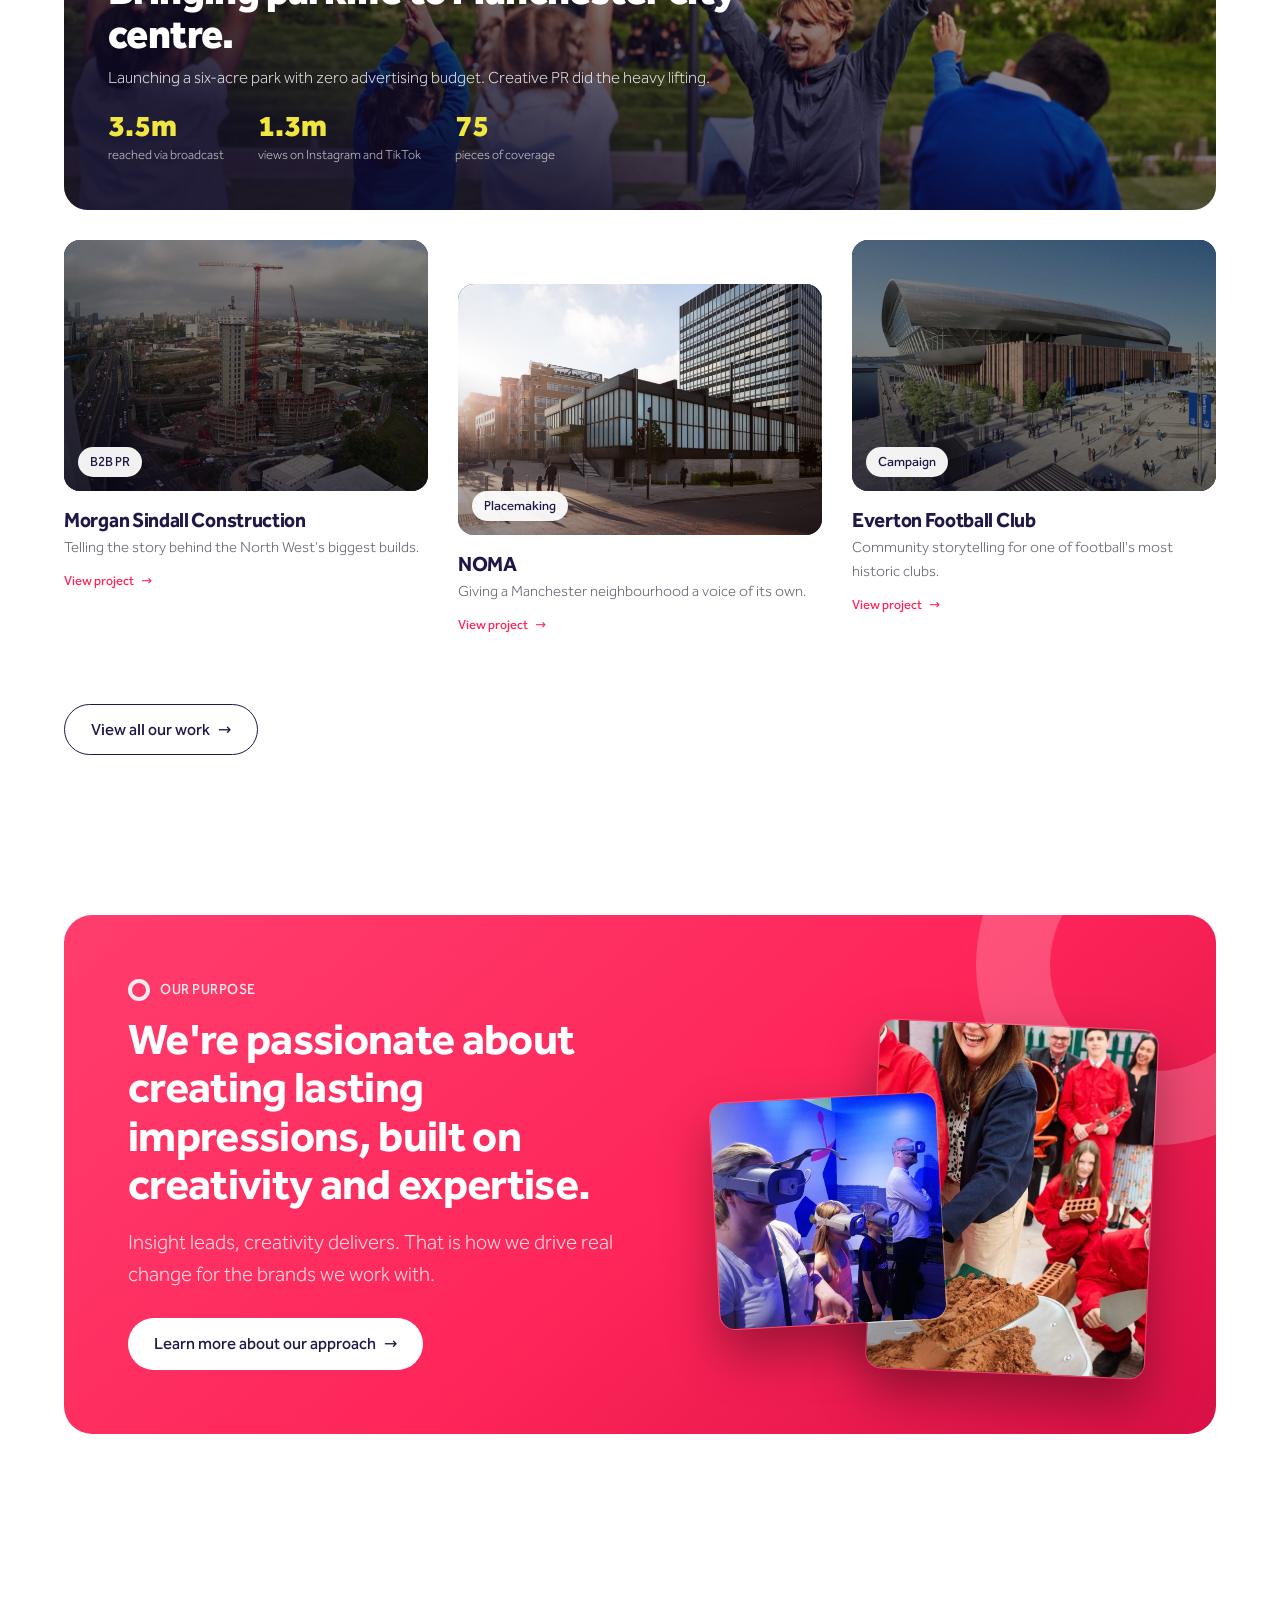
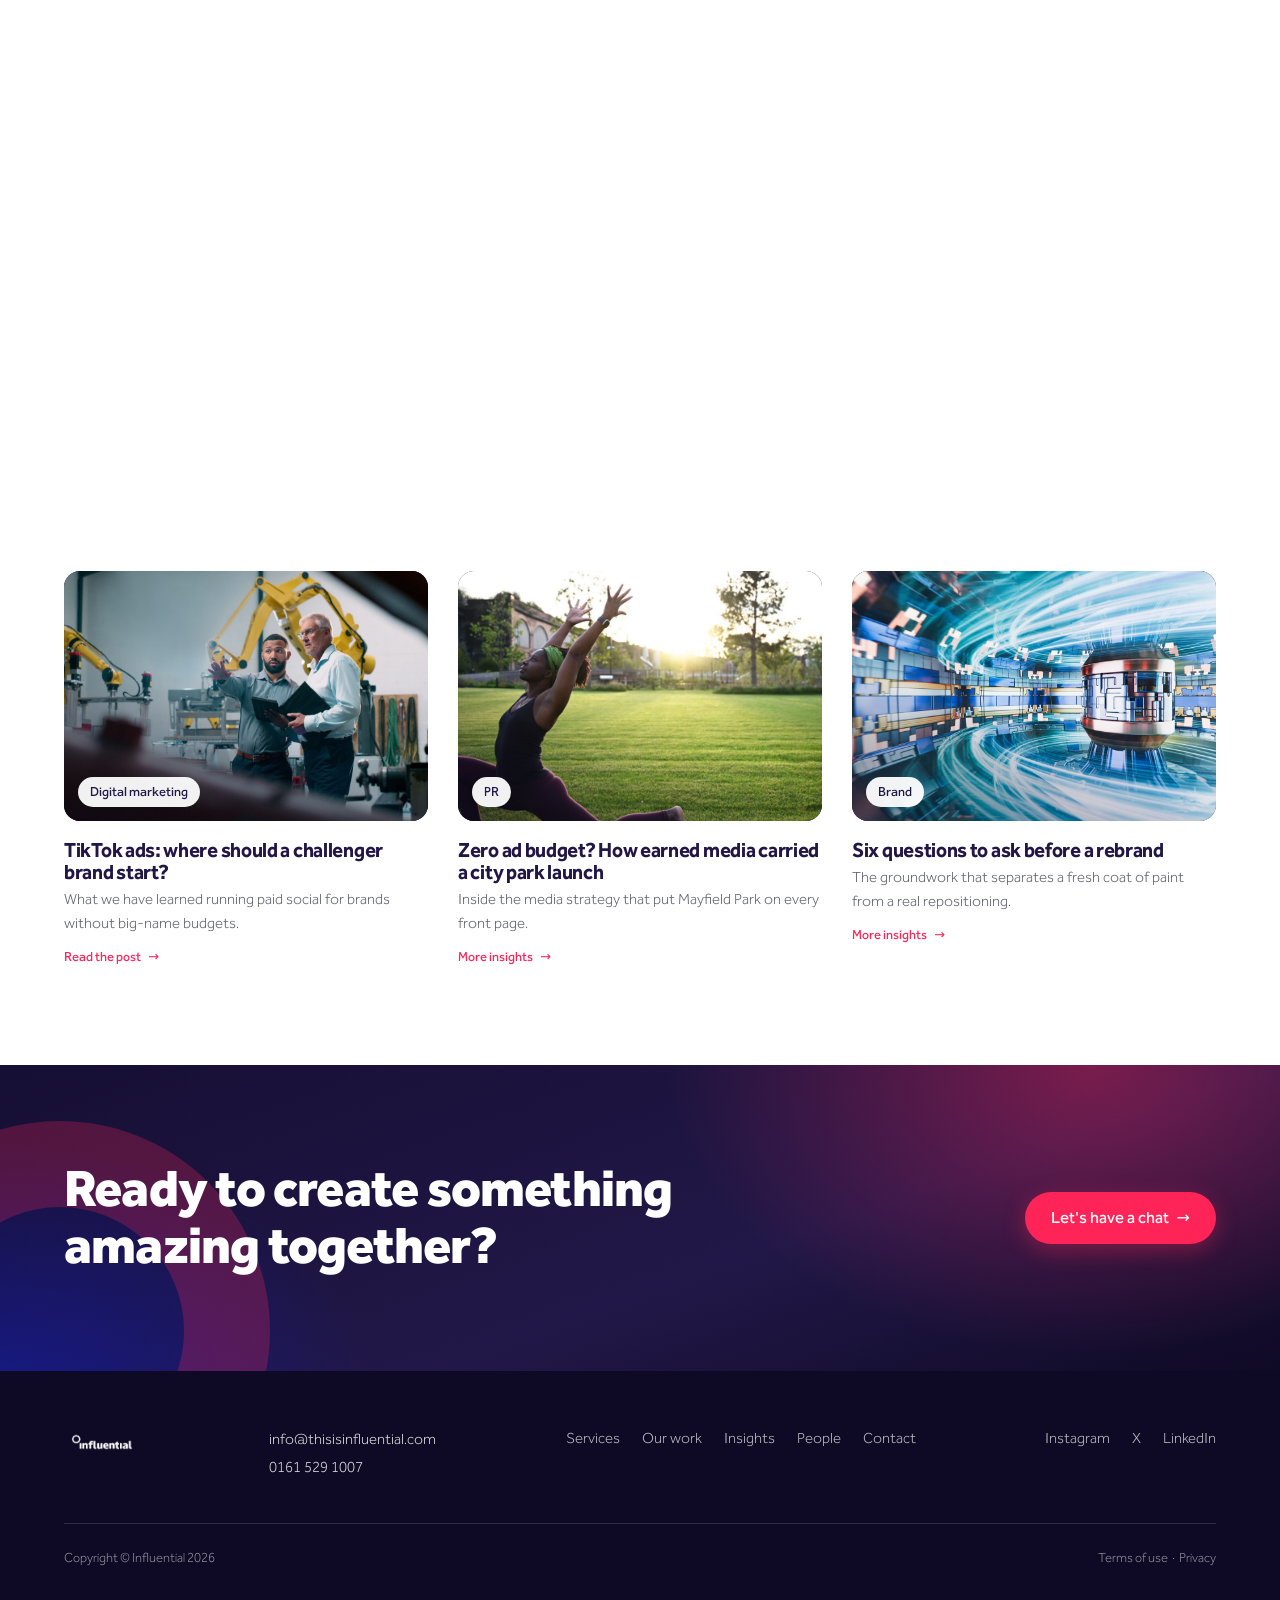
==== commit 64b87f58: "v2: dark navy stage, real site photography, logo marquee, photo clusters Hero rebuilt with staggered" ====
--- a/index.html
+++ b/index.html
@@ -13,7 +13,7 @@
 
 <header class="site-header">
   <div class="bar">
-    <a class="logo" href="index.html"><img src="assets/INF_RED_LOGO_RGB.png" alt="Influential"></a>
+    <a class="logo" href="index.html"><img src="assets/INF_WHT_LOGO_RGB.png" alt="Influential"></a>
     <button class="nav-toggle" aria-label="Menu" aria-expanded="false"><span></span><span></span><span></span></button>
     <nav class="nav" aria-label="Main">
       <div class="has-mega">
@@ -61,45 +61,77 @@
 
 <main>
 
-  <section class="hero">
-    <div class="ring ring-a"></div>
-    <div class="ring ring-b"></div>
-    <div class="wrap">
-      <span class="eyebrow">We are Influential</span>
-      <h1 class="display">An award-winning, integrated marketing communications agency.</h1>
-      <p class="lede">Strategy, PR, creative, digital and research under one roof. We turn insights into stories everyone wants to hear.</p>
-      <div class="hero-ctas">
-        <a class="btn btn-red" href="services.html">See what we do <span class="arrow">&rarr;</span></a>
-        <a class="btn btn-ghost" href="contact.html">Get in touch</a>
+  <section class="stage hero" style="padding-top:96px">
+    <div class="ring" style="width:520px;height:520px;border-width:107px;border-color:rgba(254,36,88,.55);right:-190px;top:-210px"></div>
+    <div class="wrap">
+      <div class="hero-grid">
+        <div>
+          <span class="eyebrow">We are Influential</span>
+          <h1 class="display wordup">
+            <span class="w" style="animation-delay:.05s">We</span>
+            <span class="w" style="animation-delay:.12s">tell</span>
+            <span class="w" style="animation-delay:.19s">stories</span><br>
+            <span class="w" style="animation-delay:.26s">everyone</span>
+            <span class="w" style="animation-delay:.33s">wants</span><br>
+            <span class="w outline" style="animation-delay:.42s">to&nbsp;hear.</span>
+          </h1>
+          <p class="lede">An award-winning, integrated marketing communications agency. Strategy, PR, creative, digital and research under one roof.</p>
+          <div class="hero-ctas">
+            <a class="btn btn-red" href="services.html">See what we do <span class="arrow">&rarr;</span></a>
+            <a class="btn btn-ghost" href="contact.html">Get in touch</a>
+          </div>
+        </div>
+        <div class="photo-cluster" id="cluster" aria-hidden="true">
+          <div class="ring-deco"></div>
+          <div class="snap snap-a" data-depth="14"><img src="assets/photos/mayfield-hero.jpg" alt=""><span class="cap">Mayfield Park launch</span></div>
+          <div class="snap snap-b" data-depth="26"><img src="assets/photos/smoking-ends-here.jpg" alt=""><span class="cap">Smoking Ends Here</span></div>
+          <div class="snap snap-c" data-depth="8"><img src="assets/photos/noma-gathering.jpg" alt=""><span class="cap">NOMA, Manchester</span></div>
+        </div>
+      </div>
+    </div>
+    <div class="ticker" aria-hidden="true">
+      <div class="ticker-track">
+        <span>Brand strategy</span><span>Research &amp; insights</span><span>Strategic comms &amp; PR</span><span>Creative campaigns</span><span>Digital marketing</span><span>Content creation</span>
+        <span>Brand strategy</span><span>Research &amp; insights</span><span>Strategic comms &amp; PR</span><span>Creative campaigns</span><span>Digital marketing</span><span>Content creation</span>
       </div>
     </div>
   </section>
 
   <section class="tight">
     <div class="wrap">
-      <div class="section-head reveal">
-        <span class="eyebrow">About us</span>
-        <div>
-          <h2 class="section-title">We combine expertise and creativity to inspire and create lasting impressions.</h2>
-          <p class="lede" style="margin-top:16px">Our approach is rooted in insights, allowing us to craft authentic and powerful stories that resonate and drive real change.</p>
-        </div>
-      </div>
-      <div class="section-head reveal" style="margin-bottom:0">
-        <span></span>
-        <div class="clients">
-          <span>Morgan Sindall Construction</span>
-          <span>NOMA</span>
-          <span>Everton Football Club</span>
-          <span>The National Lottery</span>
-          <span>Liverpool City Council</span>
-          <span>Landsec, The Mayfield Partnership</span>
-          <span>NHS Cheshire and Merseyside</span>
-          <span>Champs Public Health Collaborative</span>
-          <span>Flawless AI</span>
-          <span>Drees &amp; Sommer UK</span>
-          <span>ECF, St Helens &amp; Earlestown</span>
-          <span>Downing Square Gardens</span>
-        </div>
+      <div class="section-head reveal" style="margin-bottom:36px">
+        <span class="eyebrow" style="color:var(--charcoal)">Trusted by</span>
+        <div></div>
+      </div>
+    </div>
+    <div class="logo-marquee reveal">
+      <div class="logo-track">
+        <img src="assets/clients/efc.png" alt="Everton Football Club">
+        <img src="assets/clients/national-lottery.png" alt="The National Lottery">
+        <img src="assets/clients/morgan-sindall.png" alt="Morgan Sindall">
+        <img src="assets/clients/nhs.png" alt="NHS">
+        <img src="assets/clients/lcr.png" alt="Liverpool City Region">
+        <img src="assets/clients/grant-thornton.png" alt="Grant Thornton">
+        <img src="assets/clients/merlin.png" alt="Merlin Entertainments">
+        <img src="assets/clients/downing.png" alt="Downing">
+        <img src="assets/clients/ainscough.png" alt="Ainscough Crane Hire">
+        <img src="assets/clients/col-college.png" alt="City of Liverpool College">
+        <img src="assets/clients/foresight.webp" alt="Foresight">
+        <img src="assets/clients/routes.png" alt="Routes">
+        <img src="assets/clients/lone.png" alt="Lone">
+        <img src="assets/clients/efc.png" alt="">
+        <img src="assets/clients/national-lottery.png" alt="">
+        <img src="assets/clients/morgan-sindall.png" alt="">
+        <img src="assets/clients/nhs.png" alt="">
+        <img src="assets/clients/lcr.png" alt="">
+        <img src="assets/clients/grant-thornton.png" alt="">
+        <img src="assets/clients/merlin.png" alt="">
+        <img src="assets/clients/downing.png" alt="">
+        <img src="assets/clients/ainscough.png" alt="">
+        <img src="assets/clients/col-college.png" alt="">
+        <img src="assets/clients/foresight.webp" alt="">
+        <img src="assets/clients/routes.png" alt="">
+        <img src="assets/clients/lone.png" alt="">
       </div>
     </div>
   </section>
@@ -110,45 +142,42 @@
         <span class="eyebrow">Our work</span>
         <h2 class="section-title">Work that shapes places, influences behaviour and changes lives.</h2>
       </div>
-      <div class="cards">
-        <a class="card reveal" href="case-study-mayfield.html">
-          <div class="media">
-            <div class="ph-ring" style="width:150px;height:150px;border-width:31px;border-color:#fe2458;right:-46px;top:-46px"></div>
-            <span class="tag">PR &amp; Events</span>
-          </div>
-          <h3>Mayfield Depot</h3>
-          <p>Launching Manchester's new six-acre city centre park.</p>
-          <span class="cat">Read the case study</span>
-        </a>
+
+      <a class="feature-card reveal" href="case-study-mayfield.html" style="margin-bottom:30px">
+        <img src="assets/photos/mayfield-hero.jpg" alt="School children at the opening of Mayfield Park">
+        <div class="fc-body">
+          <span class="eyebrow" style="color:#ff6d92">Mayfield Depot</span>
+          <h3>Bringing parklife to Manchester city centre.</h3>
+          <p>Launching a six-acre park with zero advertising budget. Creative PR did the heavy lifting.</p>
+          <div class="fc-stats">
+            <div><b>3.5m</b><span>reached via broadcast</span></div>
+            <div><b>1.3m</b><span>views on Instagram and TikTok</span></div>
+            <div><b>75</b><span>pieces of coverage</span></div>
+          </div>
+        </div>
+      </a>
+
+      <div class="cards offset">
         <a class="card reveal" href="work.html">
-          <div class="media ph-blue">
-            <div class="ph-ring" style="width:130px;height:130px;border-width:27px;border-color:#f1e63f;left:-40px;bottom:-40px"></div>
-            <span class="tag">B2B PR</span>
-          </div>
+          <div class="media"><img src="assets/photos/morgan-sindall.jpg" alt=""><span class="tag">B2B PR</span></div>
           <h3>Morgan Sindall Construction</h3>
           <p>Telling the story behind the North West's biggest builds.</p>
           <span class="cat">View project</span>
         </a>
         <a class="card reveal" href="work.html">
-          <div class="media ph-orange">
-            <div class="ph-ring" style="width:140px;height:140px;border-width:29px;border-color:#201747;right:-42px;bottom:-52px"></div>
-            <span class="tag">Campaign</span>
-          </div>
+          <div class="media"><img src="assets/photos/noma.jpg" alt=""><span class="tag">Placemaking</span></div>
+          <h3>NOMA</h3>
+          <p>Giving a Manchester neighbourhood a voice of its own.</p>
+          <span class="cat">View project</span>
+        </a>
+        <a class="card reveal" href="work.html">
+          <div class="media"><img src="assets/photos/everton.jpg" alt=""><span class="tag">Campaign</span></div>
           <h3>Everton Football Club</h3>
           <p>Community storytelling for one of football's most historic clubs.</p>
           <span class="cat">View project</span>
         </a>
-        <a class="card reveal" href="work.html">
-          <div class="media ph-green">
-            <div class="ph-ring" style="width:120px;height:120px;border-width:25px;border-color:#ffffff;left:-36px;top:-36px"></div>
-            <span class="tag">Public health</span>
-          </div>
-          <h3>NHS Cheshire and Merseyside</h3>
-          <p>Behaviour-change campaigns that reach the people who need them.</p>
-          <span class="cat">View project</span>
-        </a>
-      </div>
-      <div class="reveal" style="margin-top:40px">
+      </div>
+      <div class="reveal" style="margin-top:44px">
         <a class="btn btn-ghost" href="work.html">View all our work <span class="arrow">&rarr;</span></a>
       </div>
     </div>
@@ -156,12 +185,18 @@
 
   <section class="tight">
     <div class="wrap">
-      <div class="band band-red reveal">
-        <div class="ring" style="width:380px;height:380px;border-width:78px;border-color:#fff;right:-120px;top:-120px"></div>
-        <span class="eyebrow" style="color:rgba(255,255,255,.85)">Our purpose</span>
-        <h2>We're passionate about creating lasting impressions, built on creativity and expertise.</h2>
-        <p class="lede" style="margin:18px 0 28px">Insight leads, creativity delivers. That is how we drive real change for the brands we work with.</p>
-        <a class="btn btn-white" href="services.html">Learn more about our approach <span class="arrow">&rarr;</span></a>
+      <div class="band band-red band-grain band-split reveal">
+        <div class="ring" style="width:360px;height:360px;border-width:74px;border-color:#fff;right:-120px;top:-130px"></div>
+        <div>
+          <span class="eyebrow" style="color:rgba(255,255,255,.9)">Our purpose</span>
+          <h2>We're passionate about creating lasting impressions, built on creativity and expertise.</h2>
+          <p class="lede" style="margin:18px 0 28px">Insight leads, creativity delivers. That is how we drive real change for the brands we work with.</p>
+          <a class="btn btn-white" href="services.html">Learn more about our approach <span class="arrow">&rarr;</span></a>
+        </div>
+        <div class="bs-photos" aria-hidden="true">
+          <div class="snap" style="width:64%;aspect-ratio:4/5;right:0;top:0;transform:rotate(2.5deg)"><img src="assets/photos/st-helens.jpg" alt=""></div>
+          <div class="snap" style="width:52%;aspect-ratio:1;left:0;bottom:0;transform:rotate(-3deg);z-index:2"><img src="assets/photos/peoples-project.jpg" alt=""></div>
+        </div>
       </div>
     </div>
   </section>
@@ -178,7 +213,7 @@
     </div>
   </section>
 
-  <section class="tight">
+  <section class="tight" style="padding-bottom:96px">
     <div class="wrap">
       <div class="section-head reveal">
         <span class="eyebrow">Insights</span>
@@ -186,34 +221,29 @@
       </div>
       <div class="cards">
         <a class="card reveal" href="insight-tiktok-ads.html">
-          <div class="media ph-green">
-            <div class="ph-ring" style="width:120px;height:120px;border-width:25px;border-color:#201747;right:-36px;top:-36px"></div>
-            <span class="tag">Digital marketing</span>
-          </div>
+          <div class="media"><img src="assets/photos/stock-digital.jpg" alt=""><span class="tag">Digital marketing</span></div>
           <h3>TikTok ads: where should a challenger brand start?</h3>
           <p>What we have learned running paid social for brands without big-name budgets.</p>
+          <span class="cat">Read the post</span>
         </a>
         <a class="card reveal" href="insights.html">
-          <div class="media ph-blue">
-            <div class="ph-ring" style="width:130px;height:130px;border-width:27px;border-color:#fe2458;left:-40px;top:-40px"></div>
-            <span class="tag">PR</span>
-          </div>
+          <div class="media"><img src="assets/photos/mayfield-2.jpg" alt="" loading="lazy"><span class="tag">PR</span></div>
           <h3>Zero ad budget? How earned media carried a city park launch</h3>
           <p>Inside the media strategy that put Mayfield Park on every front page.</p>
+          <span class="cat">More insights</span>
         </a>
         <a class="card reveal" href="insights.html">
-          <div class="media ph-yellow">
-            <div class="ph-ring" style="width:120px;height:120px;border-width:25px;border-color:#fe2458;right:-36px;bottom:-42px"></div>
-            <span class="tag">Brand</span>
-          </div>
+          <div class="media"><img src="assets/photos/stock-strategy.jpg" alt=""><span class="tag">Brand</span></div>
           <h3>Six questions to ask before a rebrand</h3>
           <p>The groundwork that separates a fresh coat of paint from a real repositioning.</p>
+          <span class="cat">More insights</span>
         </a>
       </div>
     </div>
   </section>
 
   <div class="big-cta">
+    <div class="ring" style="width:420px;height:420px;border-width:86px;border-color:var(--red);left:-150px;bottom:-170px"></div>
     <div class="wrap">
       <div class="inner reveal">
         <h2>Ready to create something amazing together?</h2>
--- a/css/site.css
+++ b/css/site.css
@@ -1,5 +1,7 @@
-/* Influential website redesign prototype — shared design system
-   Brand: INF_BRAND.md. Navy #201747, Insights Red #fe2458, Effra. */
+/* Influential website redesign prototype — shared design system v2
+   Brand: INF_BRAND.md. Navy #201747, Insights Red #fe2458, Effra.
+   Direction: dark stage, loud work. Navy heroes, glows + grain (never grids),
+   real photography, ring motif travelling through every page. */
 
 @font-face { font-family: 'Effra'; src: url('../assets/effra-light.woff2') format('woff2'); font-weight: 300; font-display: swap; }
 @font-face { font-family: 'Effra'; src: url('../assets/effra-regular.woff2') format('woff2'); font-weight: 400; font-display: swap; }
@@ -9,6 +11,8 @@
 
 :root {
   --navy: #201747;
+  --ink: #150e33;
+  --ink-deep: #0e0924;
   --red: #fe2458;
   --blue: #0b1ee4;
   --yellow: #f1e63f;
@@ -19,8 +23,9 @@
   --tint: #f6f5fa;
   --white: #ffffff;
   --max: 1200px;
-  --radius: 14px;
+  --radius: 16px;
   --ease: cubic-bezier(.22,.61,.2,1);
+  --grain: url("data:image/svg+xml,%3Csvg xmlns='http://www.w3.org/2000/svg' width='160' height='160'%3E%3Cfilter id='n'%3E%3CfeTurbulence type='fractalNoise' baseFrequency='0.9' numOctaves='2'/%3E%3C/filter%3E%3Crect width='160' height='160' filter='url(%23n)' opacity='0.5'/%3E%3C/svg%3E");
 }
 
 * { margin: 0; padding: 0; box-sizing: border-box; }
@@ -40,12 +45,13 @@
 
 .wrap { max-width: var(--max); margin: 0 auto; padding: 0 24px; }
 
-/* ---------- header ---------- */
+/* ---------- header (dark glass over the navy stage) ---------- */
 .site-header {
   position: sticky; top: 0; z-index: 100;
-  background: rgba(255,255,255,.92);
-  backdrop-filter: blur(12px);
-  border-bottom: 1px solid rgba(32,23,71,.08);
+  background: rgba(14,9,36,.78);
+  backdrop-filter: blur(14px);
+  -webkit-backdrop-filter: blur(14px);
+  border-bottom: 1px solid rgba(255,255,255,.08);
 }
 .site-header .bar {
   display: flex; align-items: center; justify-content: space-between;
@@ -54,14 +60,14 @@
 .logo img { height: 34px; width: auto; }
 .nav { display: flex; align-items: center; gap: 6px; }
 .nav > a, .nav > .has-mega > button {
-  font: inherit; font-weight: 400; font-size: 16px; color: var(--navy);
+  font: inherit; font-weight: 400; font-size: 16px; color: rgba(255,255,255,.88);
   text-decoration: none; background: none; border: 0; cursor: pointer;
   padding: 10px 14px; border-radius: 999px;
   transition: background .2s var(--ease), color .2s var(--ease);
   display: inline-flex; align-items: center; gap: 6px;
 }
-.nav > a:hover, .nav > .has-mega > button:hover { background: rgba(32,23,71,.06); }
-.nav > a[aria-current="page"] { font-weight: 700; }
+.nav > a:hover, .nav > .has-mega > button:hover { background: rgba(255,255,255,.1); color: #fff; }
+.nav > a[aria-current="page"] { font-weight: 700; color: #fff; }
 .nav .caret { width: 9px; height: 9px; border-right: 2px solid currentColor; border-bottom: 2px solid currentColor; transform: rotate(45deg) translateY(-2px); transition: transform .25s var(--ease); }
 .has-mega { position: relative; }
 .has-mega.open > button .caret { transform: rotate(225deg) translateY(-2px); }
@@ -69,17 +75,20 @@
 .btn {
   display: inline-flex; align-items: center; gap: 8px;
   font: inherit; font-weight: 500; font-size: 16px; text-decoration: none;
-  padding: 12px 24px; border-radius: 999px; cursor: pointer; border: 0;
+  padding: 13px 26px; border-radius: 999px; cursor: pointer; border: 0;
   transition: transform .2s var(--ease), box-shadow .2s var(--ease), background .2s var(--ease), color .2s var(--ease);
 }
 .btn:hover { transform: translateY(-2px); }
-.btn-red { background: var(--red); color: var(--white); box-shadow: 0 6px 18px rgba(254,36,88,.28); }
-.btn-red:hover { box-shadow: 0 10px 24px rgba(254,36,88,.38); }
-.btn-ghost { border: 1.5px solid var(--navy); color: var(--navy); background: transparent; padding: 10.5px 24px; }
+.btn-red { background: var(--red); color: var(--white); box-shadow: 0 6px 22px rgba(254,36,88,.35); }
+.btn-red:hover { box-shadow: 0 10px 30px rgba(254,36,88,.5); }
+.btn-ghost { border: 1.5px solid var(--navy); color: var(--navy); background: transparent; padding: 11.5px 26px; }
 .btn-ghost:hover { background: var(--navy); color: var(--white); }
 .btn-white { background: var(--white); color: var(--navy); }
+.on-dark-btn { border-color: rgba(255,255,255,.6); color: #fff; }
+.on-dark-btn:hover { background: #fff; color: var(--navy); }
 .btn .arrow { transition: transform .2s var(--ease); }
 .btn:hover .arrow { transform: translateX(4px); }
+.nav .btn-red { padding: 11px 22px; }
 
 /* mega menu */
 .mega {
@@ -87,32 +96,34 @@
   transform: translateX(-50%) translateY(8px);
   width: min(920px, calc(100vw - 48px));
   background: var(--white); border-radius: 20px;
-  box-shadow: 0 24px 70px rgba(32,23,71,.18), 0 2px 8px rgba(32,23,71,.08);
+  box-shadow: 0 24px 70px rgba(5,3,15,.55), 0 2px 8px rgba(5,3,15,.3);
   padding: 28px; display: grid; grid-template-columns: repeat(3, 1fr); gap: 8px 20px;
   opacity: 0; visibility: hidden; pointer-events: none;
   transition: opacity .22s var(--ease), transform .22s var(--ease), visibility .22s;
 }
 .has-mega.open .mega { opacity: 1; visibility: visible; pointer-events: auto; transform: translateX(-50%) translateY(0); }
-.mega-col { padding: 12px; border-radius: 14px; transition: background .2s var(--ease); }
+.mega-col { padding: 12px; border-radius: 14px; transition: background .2s var(--ease); position: relative; }
 .mega-col:hover { background: var(--tint); }
 .mega-col .swatch { width: 26px; height: 26px; border-radius: 50%; border: 6px solid var(--sw, var(--red)); margin-bottom: 10px; }
-.mega-col h4 { font-size: 16px; font-weight: 700; margin-bottom: 2px; }
+.mega-col h4 { font-size: 16px; font-weight: 700; margin-bottom: 2px; color: var(--navy); }
 .mega-col h4 a { text-decoration: none; }
 .mega-col h4 a::after { content: ""; position: absolute; inset: 0; }
-.mega-col { position: relative; }
 .mega-col ul { list-style: none; font-size: 13.5px; color: var(--charcoal); font-weight: 400; line-height: 1.9; }
 
 /* mobile nav */
 .nav-toggle { display: none; }
 @media (max-width: 900px) {
-  .nav { display: none; position: fixed; inset: 76px 0 auto 0; background: var(--white); flex-direction: column; align-items: stretch; padding: 16px 24px 28px; gap: 2px; border-bottom: 1px solid rgba(32,23,71,.1); box-shadow: 0 30px 60px rgba(32,23,71,.15); max-height: calc(100vh - 76px); overflow: auto; }
+  .nav { display: none; position: fixed; inset: 76px 0 auto 0; background: var(--ink-deep); flex-direction: column; align-items: stretch; padding: 16px 24px 28px; gap: 2px; border-bottom: 1px solid rgba(255,255,255,.12); box-shadow: 0 30px 60px rgba(0,0,0,.5); max-height: calc(100vh - 76px); overflow: auto; }
   .nav.open { display: flex; }
   .nav > a, .nav > .has-mega > button { width: 100%; justify-content: space-between; padding: 14px 10px; border-radius: 12px; font-size: 18px; }
-  .mega { position: static; transform: none; width: auto; box-shadow: none; padding: 4px 10px 10px; grid-template-columns: 1fr; display: none; }
-  .has-mega.open .mega { display: grid; transform: none; }
+  .mega { position: static; transform: none; width: auto; box-shadow: none; padding: 4px 10px 10px; grid-template-columns: 1fr; display: none; background: transparent; }
+  .mega-col h4 { color: #fff; }
+  .mega-col ul { color: rgba(255,255,255,.6); }
+  .mega-col:hover { background: rgba(255,255,255,.06); }
+  .has-mega.open .mega { display: grid; transform: none; opacity: 1; visibility: visible; pointer-events: auto; }
   .nav .btn-red { margin-top: 12px; justify-content: center; }
   .nav-toggle { display: flex; flex-direction: column; justify-content: center; gap: 5px; width: 44px; height: 44px; background: none; border: 0; cursor: pointer; padding: 10px; }
-  .nav-toggle span { display: block; height: 2.5px; background: var(--navy); border-radius: 2px; transition: transform .25s var(--ease), opacity .25s; }
+  .nav-toggle span { display: block; height: 2.5px; background: #fff; border-radius: 2px; transition: transform .25s var(--ease), opacity .25s; }
   .nav-toggle.open span:nth-child(1) { transform: translateY(7.5px) rotate(45deg); }
   .nav-toggle.open span:nth-child(2) { opacity: 0; }
   .nav-toggle.open span:nth-child(3) { transform: translateY(-7.5px) rotate(-45deg); }
@@ -120,58 +131,154 @@
 
 /* ---------- typography & sections ---------- */
 .eyebrow {
-  display: inline-block; color: var(--red); font-weight: 500; font-size: 15px;
-  letter-spacing: .02em; margin-bottom: 14px;
-}
-h1, h2, h3 { font-weight: 700; line-height: 1.12; letter-spacing: -0.015em; }
-.display { font-weight: 800; font-size: clamp(40px, 6vw, 68px); }
-h2.section-title { font-size: clamp(28px, 4vw, 42px); max-width: 18em; }
+  display: inline-flex; align-items: center; gap: 10px;
+  color: var(--red); font-weight: 500; font-size: 15px;
+  letter-spacing: .04em; margin-bottom: 14px; text-transform: uppercase; font-size: 13.5px;
+}
+.eyebrow::before { content: ""; width: 14px; height: 14px; border-radius: 50%; border: 4px solid currentColor; }
+h1, h2, h3 { font-weight: 700; line-height: 1.1; letter-spacing: -0.015em; }
+.display { font-weight: 800; font-size: clamp(42px, 6.4vw, 76px); line-height: 1.02; }
+.outline { color: transparent; -webkit-text-stroke: 2.5px var(--red); }
+h2.section-title { font-size: clamp(30px, 4.2vw, 46px); max-width: 18em; }
 .lede { font-size: clamp(17px, 2vw, 20px); color: var(--charcoal); font-weight: 300; max-width: 38em; }
 
 section { padding: 96px 0; }
 section.tight { padding: 64px 0; }
-.section-head { display: grid; grid-template-columns: 160px 1fr; gap: 24px; align-items: start; margin-bottom: 48px; }
-.section-head .eyebrow { margin-top: 6px; }
+.section-head { display: grid; grid-template-columns: 190px 1fr; gap: 24px; align-items: start; margin-bottom: 48px; }
+.section-head .eyebrow { margin-top: 8px; }
 @media (max-width: 700px) { .section-head { grid-template-columns: 1fr; gap: 4px; } }
 
-/* ---------- hero ---------- */
-.hero { position: relative; overflow: hidden; padding: 110px 0 120px; }
+/* ---------- the dark stage (heroes + navy bands) ---------- */
+.stage {
+  position: relative; overflow: hidden; color: #fff;
+  background:
+    radial-gradient(900px 600px at 82% -10%, rgba(254,36,88,.32), transparent 62%),
+    radial-gradient(700px 520px at -12% 110%, rgba(11,30,228,.4), transparent 60%),
+    radial-gradient(500px 400px at 55% 120%, rgba(254,36,88,.14), transparent 65%),
+    linear-gradient(160deg, var(--ink) 0%, var(--navy) 55%, var(--ink-deep) 100%);
+}
+.stage::before {
+  content: ""; position: absolute; inset: 0; pointer-events: none;
+  background-image: var(--grain); opacity: .07; mix-blend-mode: overlay;
+}
+.stage .lede { color: rgba(255,255,255,.78); }
+.stage .eyebrow { color: #ff6d92; }
+.stage .btn-ghost { border-color: rgba(255,255,255,.55); color: #fff; }
+.stage .btn-ghost:hover { background: #fff; color: var(--navy); }
+
+.hero { padding: 104px 0 0; }
 .hero .wrap { position: relative; z-index: 2; }
-.hero h1 { max-width: 13em; margin-bottom: 22px; }
-.hero .lede { margin-bottom: 36px; }
+.hero h1 { max-width: 12.5em; margin-bottom: 26px; }
+.hero .lede { margin-bottom: 40px; }
 .hero-ctas { display: flex; gap: 14px; flex-wrap: wrap; }
+.hero-grid { display: grid; grid-template-columns: minmax(0, 1.25fr) minmax(0, 1fr); gap: 40px; align-items: center; padding-bottom: 96px; }
+@media (max-width: 980px) { .hero-grid { grid-template-columns: 1fr; padding-bottom: 72px; } }
+
+/* staggered word reveal */
+.wordup .w { display: inline-block; opacity: 0; transform: translateY(28px) rotate(1.5deg); animation: wordup .7s var(--ease) forwards; }
+@keyframes wordup { to { opacity: 1; transform: none; } }
+
+/* floating photo cluster */
+.photo-cluster { position: relative; min-height: 470px; }
+.photo-cluster .snap {
+  position: absolute; border-radius: 18px; overflow: hidden;
+  box-shadow: 0 30px 60px rgba(0,0,0,.45);
+  border: 1px solid rgba(255,255,255,.14);
+  opacity: 0; animation: snapin .8s var(--ease) forwards;
+  will-change: transform;
+}
+.photo-cluster .snap img { width: 100%; height: 100%; object-fit: cover; }
+.photo-cluster .snap .cap {
+  position: absolute; left: 12px; bottom: 12px; background: rgba(14,9,36,.82);
+  color: #fff; font-size: 12px; font-weight: 500; padding: 5px 12px; border-radius: 999px;
+  backdrop-filter: blur(6px);
+}
+.snap-a { width: 62%; aspect-ratio: 4/3; right: 4%; top: 0; transform: rotate(2.2deg); z-index: 2; animation-delay: .45s !important; }
+.snap-b { width: 52%; aspect-ratio: 1; left: 0; top: 34%; transform: rotate(-3deg); z-index: 3; animation-delay: .65s !important; }
+.snap-c { width: 46%; aspect-ratio: 4/3; right: 0; bottom: 0; transform: rotate(1.4deg); z-index: 1; animation-delay: .85s !important; }
+@keyframes snapin { from { opacity: 0; translate: 0 34px; } to { opacity: 1; translate: 0 0; } }
+.photo-cluster .ring-deco {
+  position: absolute; width: 190px; height: 190px; border-radius: 50%;
+  border: 39px solid var(--yellow); left: -34px; top: -40px; z-index: 4;
+  animation: snapin .8s var(--ease) 1.05s forwards; opacity: 0;
+}
+@media (max-width: 980px) {
+  .photo-cluster { min-height: 0; height: 380px; margin-top: 8px; }
+  .photo-cluster .ring-deco { width: 120px; height: 120px; border-width: 25px; left: -20px; top: -26px; }
+}
+
+/* service ticker */
+.ticker { border-top: 1px solid rgba(255,255,255,.14); position: relative; z-index: 2; overflow: hidden; padding: 18px 0; }
+.ticker-track { display: flex; gap: 0; width: max-content; animation: marquee 28s linear infinite; }
+.ticker-track span { display: inline-flex; align-items: center; gap: 26px; padding-right: 26px; font-weight: 700; font-size: 17px; color: rgba(255,255,255,.85); white-space: nowrap; }
+.ticker-track span::after { content: ""; width: 13px; height: 13px; border-radius: 50%; border: 4px solid var(--red); }
+@keyframes marquee { to { transform: translateX(-50%); } }
+
+/* client logo marquee */
+.logo-marquee { overflow: hidden; position: relative; padding: 8px 0; }
+.logo-track { display: flex; align-items: center; gap: 72px; width: max-content; animation: marquee 36s linear infinite; }
+.logo-track img { height: 44px; width: auto; opacity: .55; filter: grayscale(1); transition: opacity .25s var(--ease), filter .25s var(--ease); }
+.logo-track img:hover { opacity: 1; filter: none; }
+.logo-marquee::before, .logo-marquee::after {
+  content: ""; position: absolute; top: 0; bottom: 0; width: 120px; z-index: 2; pointer-events: none;
+}
+.logo-marquee::before { left: 0; background: linear-gradient(90deg, #fff, transparent); }
+.logo-marquee::after { right: 0; background: linear-gradient(270deg, #fff, transparent); }
+
+/* rings */
 .ring { position: absolute; border-radius: 50%; border-style: solid; pointer-events: none; }
-.hero .ring-a { width: 560px; height: 560px; border-width: 115px; border-color: var(--red); right: -180px; top: -190px; opacity: .95; }
-.hero .ring-b { width: 300px; height: 300px; border-width: 62px; border-color: var(--yellow); right: 220px; bottom: -190px; opacity: .9; }
+.hero .ring-a { width: 560px; height: 560px; border-width: 115px; border-color: rgba(254,36,88,.5); right: -180px; top: -190px; }
+.hero .ring-b { width: 300px; height: 300px; border-width: 62px; border-color: rgba(241,230,63,.4); right: 220px; bottom: -190px; }
 @media (max-width: 900px) {
-  .hero { padding: 72px 0 96px; }
   .hero .ring-a { width: 340px; height: 340px; border-width: 70px; right: -150px; top: -120px; }
   .hero .ring-b { width: 180px; height: 180px; border-width: 37px; right: -60px; bottom: -100px; }
 }
 
-/* ---------- cards & media placeholders ---------- */
+/* ---------- media (real photos) ---------- */
 .media {
   position: relative; border-radius: var(--radius); overflow: hidden;
-  background: var(--navy); aspect-ratio: 16/10; display: flex; align-items: flex-end;
-}
-.media .ph-ring { position: absolute; border-radius: 50%; border-style: solid; opacity: .9; }
-.media.ph-blue { background: var(--blue); }
-.media.ph-green { background: var(--green); }
-.media.ph-yellow { background: var(--yellow); }
-.media.ph-orange { background: var(--orange); }
+  background: var(--navy); aspect-ratio: 16/11; display: flex; align-items: flex-end;
+}
+.media > img { position: absolute; inset: 0; width: 100%; height: 100%; object-fit: cover; transition: transform .6s var(--ease); }
+.media::after { content: ""; position: absolute; inset: 0; background: linear-gradient(200deg, transparent 55%, rgba(14,9,36,.55)); opacity: .9; transition: opacity .4s var(--ease); }
+.media .tag {
+  position: relative; z-index: 2; margin: 14px; background: rgba(255,255,255,.94); color: var(--navy);
+  font-size: 12.5px; font-weight: 500; padding: 5px 12px; border-radius: 999px;
+}
+.media .ph-ring { position: absolute; border-radius: 50%; border-style: solid; opacity: .9; z-index: 1; }
+.media.ph-blue { background: var(--blue); } .media.ph-green { background: var(--green); }
+.media.ph-yellow { background: var(--yellow); } .media.ph-orange { background: var(--orange); }
 .media.ph-red { background: var(--red); }
-.media .tag {
-  position: relative; margin: 14px; background: rgba(255,255,255,.94); color: var(--navy);
-  font-size: 12.5px; font-weight: 500; padding: 5px 12px; border-radius: 999px;
-}
-
-.cards { display: grid; grid-template-columns: repeat(auto-fill, minmax(270px, 1fr)); gap: 28px; }
+
+.cards { display: grid; grid-template-columns: repeat(auto-fill, minmax(280px, 1fr)); gap: 30px; }
 .card { text-decoration: none; display: block; }
-.card .media { transition: transform .3s var(--ease), box-shadow .3s var(--ease); }
-.card:hover .media { transform: translateY(-6px); box-shadow: 0 18px 40px rgba(32,23,71,.18); }
-.card h3 { font-size: 19px; margin: 16px 0 4px; }
+.card .media { transition: transform .35s var(--ease), box-shadow .35s var(--ease); }
+.card:hover .media { transform: translateY(-6px); box-shadow: 0 22px 48px rgba(32,23,71,.28); }
+.card:hover .media > img { transform: scale(1.06); }
+.card h3 { font-size: 20px; margin: 18px 0 4px; }
 .card p { color: var(--charcoal); font-size: 15px; }
-.card .cat { display: inline-block; margin-top: 10px; font-size: 12.5px; font-weight: 500; color: var(--navy); border: 1.5px solid rgba(32,23,71,.25); padding: 3px 11px; border-radius: 999px; }
+.card .cat { display: inline-flex; align-items: center; gap: 7px; margin-top: 12px; font-size: 13px; font-weight: 500; color: var(--red); }
+.card .cat::after { content: "→"; transition: transform .2s var(--ease); }
+.card:hover .cat::after { transform: translateX(4px); }
+
+/* big feature card */
+.feature-card { position: relative; border-radius: 24px; overflow: hidden; display: block; text-decoration: none; color: #fff; min-height: 460px; }
+.feature-card img { position: absolute; inset: 0; width: 100%; height: 100%; object-fit: cover; transition: transform .7s var(--ease); }
+.feature-card::after { content: ""; position: absolute; inset: 0; background: linear-gradient(15deg, rgba(14,9,36,.88) 18%, rgba(14,9,36,.15) 60%); }
+.feature-card:hover img { transform: scale(1.04); }
+.feature-card .fc-body { position: absolute; z-index: 2; left: 0; right: 0; bottom: 0; padding: clamp(24px, 4vw, 44px); }
+.feature-card .fc-body h3 { font-size: clamp(26px, 3.4vw, 40px); font-weight: 800; max-width: 16em; }
+.feature-card .fc-body p { color: rgba(255,255,255,.85); max-width: 40em; margin-top: 8px; }
+.feature-card .fc-stats { display: flex; gap: 34px; margin-top: 20px; flex-wrap: wrap; }
+.feature-card .fc-stats b { font-size: 30px; font-weight: 800; color: var(--yellow); display: block; line-height: 1; }
+.feature-card .fc-stats span { font-size: 13px; color: rgba(255,255,255,.75); }
+
+/* offset editorial grid */
+@media (min-width: 900px) {
+  .cards.offset { grid-template-columns: repeat(3, 1fr); }
+  .cards.offset > *:nth-child(3n+2) { transform: translateY(44px); }
+  .cards.offset { padding-bottom: 44px; }
+}
 
 /* chips */
 .chips { display: flex; flex-wrap: wrap; gap: 10px; }
@@ -184,8 +291,10 @@
 .chip:hover { background: var(--navy); color: var(--white); border-color: var(--navy); }
 .chip.on-dark { border-color: rgba(255,255,255,.5); color: var(--white); }
 .chip.on-dark:hover { background: var(--white); color: var(--navy); border-color: var(--white); }
-
-/* filter chips (work page) */
+.stage .chip { border-color: rgba(255,255,255,.5); color: #fff; }
+.stage .chip:hover { background: #fff; color: var(--navy); border-color: #fff; }
+
+/* filter chips */
 .filters { display: flex; flex-wrap: wrap; gap: 10px; margin-bottom: 40px; }
 .filter {
   font: inherit; font-size: 14px; font-weight: 500; cursor: pointer;
@@ -193,58 +302,67 @@
   padding: 8px 18px; border-radius: 999px; transition: all .2s var(--ease);
 }
 .filter:hover { border-color: var(--navy); }
-.filter.active { background: var(--navy); color: var(--white); border-color: var(--navy); }
+.filter.active { background: var(--red); color: var(--white); border-color: var(--red); }
 
 /* ---------- colour bands ---------- */
-.band { border-radius: 24px; padding: clamp(36px, 5vw, 64px); position: relative; overflow: hidden; }
-.band .ring { opacity: .18; }
-.band-navy { background: var(--navy); color: var(--white); }
-.band-red { background: var(--red); color: var(--white); }
-.band h2 { font-size: clamp(26px, 3.6vw, 40px); max-width: 17em; }
-.band .lede { color: rgba(255,255,255,.82); }
-
-/* client logo strip (text based) */
-.clients { display: grid; grid-template-columns: repeat(auto-fill, minmax(170px, 1fr)); gap: 14px 28px; }
-.clients span {
-  color: var(--charcoal); font-weight: 500; font-size: 15px; text-align: center;
-  padding: 18px 8px; border: 1px solid rgba(32,23,71,.1); border-radius: 12px;
-  display: flex; align-items: center; justify-content: center; min-height: 68px;
-  transition: color .2s var(--ease), border-color .2s var(--ease);
-}
-.clients span:hover { color: var(--navy); border-color: rgba(32,23,71,.3); }
+.band { border-radius: 28px; padding: clamp(36px, 5vw, 72px); position: relative; overflow: hidden; }
+.band .ring { opacity: .2; }
+.band-navy { color: var(--white); background:
+  radial-gradient(600px 420px at 88% -20%, rgba(254,36,88,.35), transparent 60%),
+  radial-gradient(500px 380px at -10% 120%, rgba(11,30,228,.45), transparent 60%),
+  linear-gradient(150deg, var(--ink), var(--navy)); }
+.band-red { background: linear-gradient(140deg, #ff3d6d, var(--red) 55%, #d80f44); color: var(--white); }
+.band h2 { font-size: clamp(28px, 3.8vw, 44px); max-width: 17em; }
+.band .lede { color: rgba(255,255,255,.85); }
+.band-grain::before { content: ""; position: absolute; inset: 0; pointer-events: none; background-image: var(--grain); opacity: .08; mix-blend-mode: overlay; }
+
+/* split band with photo */
+.band-split { display: grid; grid-template-columns: 1.1fr .9fr; gap: clamp(24px, 4vw, 56px); align-items: center; }
+@media (max-width: 860px) { .band-split { grid-template-columns: 1fr; } }
+.band-split .bs-photos { position: relative; min-height: 300px; }
+.band-split .bs-photos .snap { position: absolute; border-radius: 16px; overflow: hidden; box-shadow: 0 24px 50px rgba(0,0,0,.35); border: 1px solid rgba(255,255,255,.2); }
+.band-split .bs-photos .snap img { width: 100%; height: 100%; object-fit: cover; }
 
 /* stats */
-.stats { display: grid; grid-template-columns: repeat(auto-fit, minmax(160px, 1fr)); gap: 20px; }
-.stat { border: 1.5px solid rgba(32,23,71,.14); border-radius: var(--radius); padding: 26px 22px; }
-.stat b { display: block; font-size: clamp(34px, 4vw, 46px); font-weight: 800; line-height: 1; color: var(--red); margin-bottom: 8px; }
+.stats { display: grid; grid-template-columns: repeat(auto-fit, minmax(170px, 1fr)); gap: 20px; }
+.stat { border: 1.5px solid rgba(32,23,71,.16); border-radius: var(--radius); padding: 28px 24px; }
+.stat b { display: block; font-size: clamp(36px, 4.2vw, 52px); font-weight: 800; line-height: 1; color: var(--red); margin-bottom: 8px; }
 .stat span { color: var(--charcoal); font-size: 14.5px; font-weight: 400; }
-.stat.inverse { background: var(--blue); border-color: var(--blue); color: var(--white); }
-.stat.inverse b { color: var(--white); }
-.stat.inverse span { color: rgba(255,255,255,.8); }
+.stage .stat, .band .stat { border-color: rgba(255,255,255,.22); }
+.stage .stat b, .band .stat b { color: var(--yellow); }
+.stage .stat span, .band .stat span { color: rgba(255,255,255,.75); }
 
 /* quote */
-.quote { text-align: left; max-width: 800px; }
-.quote blockquote { font-size: clamp(24px, 3.4vw, 36px); font-weight: 700; line-height: 1.3; }
+.quote { text-align: left; max-width: 860px; }
+.quote blockquote { font-size: clamp(26px, 3.6vw, 40px); font-weight: 700; line-height: 1.25; }
 .quote blockquote .qm { color: var(--red); }
-.quote figcaption { margin-top: 20px; color: var(--charcoal); font-size: 15px; }
-.quote figcaption b { color: var(--navy); font-weight: 700; display: block; }
-
-/* ---------- service sections (services page) ---------- */
-.svc { border-radius: 24px; padding: clamp(32px, 4.5vw, 56px); margin-bottom: 28px; position: relative; overflow: hidden; }
-.svc .ring { opacity: .16; }
-.svc .eyebrow { color: inherit; opacity: .75; }
+.quote figcaption { margin-top: 22px; font-size: 15px; }
+.quote figcaption b { font-weight: 700; display: block; }
+
+/* ---------- service sections ---------- */
+.svc { border-radius: 28px; padding: 0; margin-bottom: 28px; position: relative; overflow: hidden; display: grid; grid-template-columns: 1.15fr .85fr; }
+@media (max-width: 860px) { .svc { grid-template-columns: 1fr; } .svc .svc-photo { min-height: 240px; } }
+.svc .svc-text { padding: clamp(32px, 4.5vw, 56px); position: relative; z-index: 2; }
+.svc .svc-photo { position: relative; overflow: hidden; min-height: 100%; }
+.svc .svc-photo img { position: absolute; inset: 0; width: 100%; height: 100%; object-fit: cover; }
+.svc .ring { opacity: .18; z-index: 1; }
+.svc .eyebrow { color: inherit; opacity: .8; }
 .svc h2 { font-size: clamp(24px, 3.2vw, 34px); max-width: 18em; margin-bottom: 14px; }
 .svc p.body { max-width: 44em; margin-bottom: 26px; font-weight: 300; }
 .svc .chips { margin-bottom: 30px; }
 .svc .svc-foot { display: flex; gap: 14px; flex-wrap: wrap; }
-.svc-navy { background: var(--navy); color: var(--white); }
-.svc-blue { background: var(--blue); color: var(--white); }
-.svc-red { background: var(--red); color: var(--white); }
+.svc-navy { background: linear-gradient(150deg, var(--ink), var(--navy)); color: var(--white); }
+.svc-blue { background: linear-gradient(150deg, #0713ad, var(--blue)); color: var(--white); }
+.svc-red { background: linear-gradient(150deg, #d80f44, var(--red)); color: var(--white); }
 .svc-yellow { background: var(--yellow); color: var(--navy); }
 .svc-green { background: var(--green); color: var(--navy); }
-.svc-orange { background: var(--orange); color: var(--navy); }
-
-/* ---------- team mosaic ---------- */
+.svc-orange { background: linear-gradient(150deg, #ff692a, var(--orange)); color: var(--navy); }
+.svc-yellow .chip, .svc-green .chip, .svc-orange .chip { border-color: rgba(32,23,71,.4); color: var(--navy); }
+.svc-yellow .chip:hover, .svc-green .chip:hover, .svc-orange .chip:hover { background: var(--navy); color: #fff; }
+.svc-navy .chip, .svc-blue .chip, .svc-red .chip { border-color: rgba(255,255,255,.5); color: #fff; }
+.svc-navy .chip:hover, .svc-blue .chip:hover, .svc-red .chip:hover { background: #fff; color: var(--navy); }
+
+/* ---------- team ---------- */
 .mosaic { display: grid; grid-template-columns: repeat(auto-fill, minmax(150px, 1fr)); gap: 14px; }
 .face {
   aspect-ratio: 1; border-radius: var(--radius); display: flex; flex-direction: column;
@@ -253,14 +371,12 @@
   transition: transform .25s var(--ease);
 }
 .face:hover { transform: translateY(-4px); }
-.face .init {
-  width: 58px; height: 58px; border-radius: 50%; border: 12px solid var(--fc, var(--red));
-  display: flex; align-items: center; justify-content: center;
-}
+.face .init { width: 58px; height: 58px; border-radius: 50%; border: 12px solid var(--fc, var(--red)); }
 .face b { font-size: 14.5px; font-weight: 700; line-height: 1.2; }
 .face span { font-size: 12px; color: var(--charcoal); font-weight: 400; }
-
-/* values */
+.face.photo { padding: 0; overflow: hidden; position: relative; border: 0; }
+.face.photo img { position: absolute; inset: 0; width: 100%; height: 100%; object-fit: cover; }
+
 .values { display: grid; grid-template-columns: repeat(auto-fill, minmax(300px, 1fr)); gap: 18px 32px; }
 .value { display: flex; gap: 16px; align-items: flex-start; }
 .value .dot { flex: none; width: 22px; height: 22px; border-radius: 50%; border: 5px solid var(--red); margin-top: 4px; }
@@ -268,31 +384,28 @@
 .value span { color: var(--charcoal); font-size: 14.5px; font-weight: 400; }
 
 /* ---------- case study detail ---------- */
-.cs-hero { padding: 80px 0 40px; }
+.cs-hero { padding: 88px 0 72px; }
 .cs-hero h1 { max-width: 14em; }
-.cs-stats-inline { display: flex; gap: 40px; flex-wrap: wrap; margin-top: 34px; }
-.cs-stats-inline div b { font-size: clamp(34px, 4vw, 48px); font-weight: 800; color: var(--red); display: block; line-height: 1; }
-.cs-stats-inline div span { color: var(--charcoal); font-size: 14px; font-weight: 400; }
+.cs-stats-inline { display: flex; gap: 44px; flex-wrap: wrap; margin-top: 38px; }
+.cs-stats-inline div b { font-size: clamp(36px, 4.4vw, 56px); font-weight: 800; color: var(--yellow); display: block; line-height: 1; }
+.cs-stats-inline div span { color: rgba(255,255,255,.75); font-size: 14px; font-weight: 400; }
 .cs-cols { display: grid; grid-template-columns: 1fr 1fr; gap: 48px; }
 @media (max-width: 800px) { .cs-cols { grid-template-columns: 1fr; } }
 .cs-cols h3 { color: var(--red); font-size: 17px; margin-bottom: 12px; }
 .cs-cols p { margin-bottom: 14px; }
 .cs-cols p b { font-weight: 700; }
-
-/* ---------- journey rail (insight post) ---------- */
-.journey {
-  position: sticky; top: 92px; display: flex; flex-direction: column; gap: 0;
-}
+.photo-band { border-radius: 24px; overflow: hidden; position: relative; }
+.photo-band img { width: 100%; height: 100%; object-fit: cover; display: block; }
+.photo-duo { display: grid; grid-template-columns: 1.4fr 1fr; gap: 22px; }
+@media (max-width: 700px) { .photo-duo { grid-template-columns: 1fr; } }
+.photo-duo .photo-band { aspect-ratio: 16/10; }
+
+/* ---------- journey rail ---------- */
+.journey { position: sticky; top: 100px; display: flex; flex-direction: column; }
 .journey .step { display: flex; gap: 14px; align-items: flex-start; padding-bottom: 26px; position: relative; }
-.journey .step::before {
-  content: ""; position: absolute; left: 10px; top: 26px; bottom: 0;
-  width: 2px; background: rgba(32,23,71,.12);
-}
+.journey .step::before { content: ""; position: absolute; left: 10px; top: 26px; bottom: 0; width: 2px; background: rgba(32,23,71,.12); }
 .journey .step:last-child::before { display: none; }
-.journey .step .node {
-  flex: none; width: 22px; height: 22px; border-radius: 50%;
-  border: 5px solid rgba(32,23,71,.2); background: var(--white); z-index: 1;
-}
+.journey .step .node { flex: none; width: 22px; height: 22px; border-radius: 50%; border: 5px solid rgba(32,23,71,.2); background: var(--white); z-index: 1; }
 .journey .step.here .node { border-color: var(--red); }
 .journey .step b { font-size: 14px; font-weight: 700; display: block; }
 .journey .step span { font-size: 12.5px; color: var(--charcoal); font-weight: 400; }
@@ -303,10 +416,9 @@
 .post-body .meta { color: var(--charcoal); font-size: 14px; margin-bottom: 36px; }
 .post-body h2 { font-size: 24px; margin: 36px 0 14px; }
 .post-body p { margin-bottom: 18px; font-size: 17px; }
-.post-cta {
-  border: 1.5px solid rgba(32,23,71,.16); border-left: 5px solid var(--red);
-  border-radius: 12px; padding: 22px 24px; margin: 32px 0;
-}
+.post-hero-img { border-radius: 16px; overflow: hidden; margin-bottom: 36px; aspect-ratio: 21/10; }
+.post-hero-img img { width: 100%; height: 100%; object-fit: cover; }
+.post-cta { border: 1.5px solid rgba(32,23,71,.16); border-left: 5px solid var(--red); border-radius: 12px; padding: 22px 24px; margin: 32px 0; }
 .post-cta b { display: block; font-weight: 700; margin-bottom: 4px; }
 .post-cta p { font-size: 15px !important; color: var(--charcoal); margin-bottom: 14px !important; }
 
@@ -324,36 +436,38 @@
 }
 
 /* ---------- big CTA + footer ---------- */
-.big-cta { padding: 40px 0 96px; }
-.big-cta .inner {
-  display: flex; align-items: center; justify-content: space-between; gap: 28px; flex-wrap: wrap;
-  border-top: 1.5px solid rgba(32,23,71,.12); padding-top: 56px;
-}
-.big-cta h2 { font-size: clamp(28px, 4vw, 44px); max-width: 12em; }
-.site-footer { background: var(--navy); color: var(--white); padding: 56px 0 32px; }
+.big-cta { position: relative; overflow: hidden; color: #fff; padding: 96px 0; background:
+  radial-gradient(700px 480px at 85% 0%, rgba(254,36,88,.4), transparent 60%),
+  radial-gradient(600px 420px at 0% 110%, rgba(11,30,228,.42), transparent 62%),
+  linear-gradient(160deg, var(--ink) 0%, var(--navy) 60%, var(--ink-deep) 100%); }
+.big-cta::before { content: ""; position: absolute; inset: 0; background-image: var(--grain); opacity: .07; mix-blend-mode: overlay; pointer-events: none; }
+.big-cta .inner { position: relative; z-index: 2; display: flex; align-items: center; justify-content: space-between; gap: 28px; flex-wrap: wrap; }
+.big-cta h2 { font-size: clamp(30px, 4.4vw, 52px); max-width: 12em; font-weight: 800; }
+.big-cta .ring { opacity: .25; }
+.site-footer { background: var(--ink-deep); color: var(--white); padding: 56px 0 32px; }
 .site-footer .top { display: flex; justify-content: space-between; align-items: flex-start; gap: 28px; flex-wrap: wrap; margin-bottom: 44px; }
 .site-footer .logo img { height: 30px; }
 .site-footer .contact { display: grid; gap: 4px; font-size: 15px; }
 .site-footer .contact a { color: rgba(255,255,255,.85); text-decoration: none; }
 .site-footer .contact a:hover { color: var(--white); text-decoration: underline; }
 .site-footer nav { display: flex; gap: 22px; flex-wrap: wrap; font-size: 14.5px; }
-.site-footer nav a { color: rgba(255,255,255,.75); text-decoration: none; }
+.site-footer nav a { color: rgba(255,255,255,.72); text-decoration: none; }
 .site-footer nav a:hover { color: var(--white); }
-.site-footer .base { display: flex; justify-content: space-between; gap: 16px; flex-wrap: wrap; border-top: 1px solid rgba(255,255,255,.14); padding-top: 24px; font-size: 13px; color: rgba(255,255,255,.6); }
+.site-footer .base { display: flex; justify-content: space-between; gap: 16px; flex-wrap: wrap; border-top: 1px solid rgba(255,255,255,.14); padding-top: 24px; font-size: 13px; color: rgba(255,255,255,.55); }
 .site-footer .base a { color: inherit; text-decoration: none; }
 .site-footer .base a:hover { color: var(--white); }
 
 /* prototype note */
-.proto-note {
-  background: var(--navy); color: rgba(255,255,255,.85); font-size: 12.5px; font-weight: 400;
-  text-align: center; padding: 7px 16px;
-}
+.proto-note { background: #08051a; color: rgba(255,255,255,.8); font-size: 12.5px; font-weight: 400; text-align: center; padding: 7px 16px; position: relative; z-index: 101; }
 .proto-note b { color: var(--yellow); font-weight: 500; }
 
 /* ---------- reveal animation ---------- */
-.reveal { opacity: 0; transform: translateY(22px); transition: opacity .7s var(--ease), transform .7s var(--ease); }
+.reveal { opacity: 0; transform: translateY(26px); transition: opacity .7s var(--ease), transform .7s var(--ease); }
 .reveal.in { opacity: 1; transform: none; }
 @media (prefers-reduced-motion: reduce) {
   .reveal { opacity: 1; transform: none; transition: none; }
+  .wordup .w { opacity: 1; transform: none; animation: none; }
+  .photo-cluster .snap, .photo-cluster .ring-deco { opacity: 1; animation: none; }
+  .ticker-track, .logo-track { animation: none; }
   html { scroll-behavior: auto; }
 }
